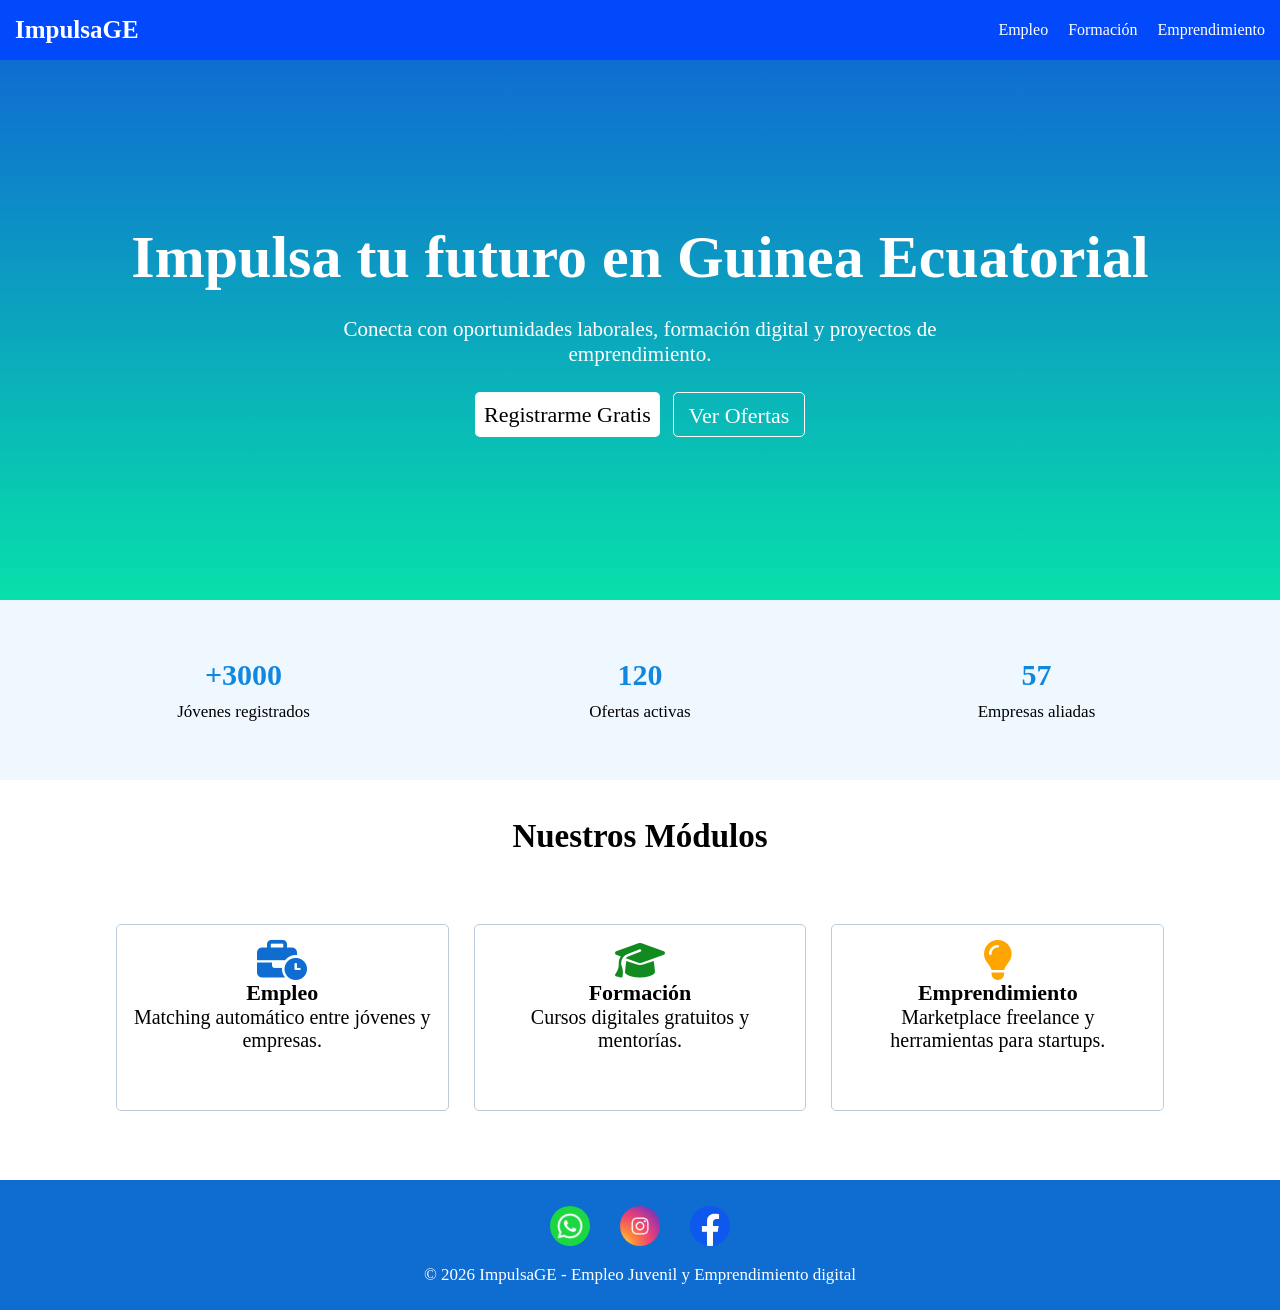
==== index.html @ 5b9d5c6d "subiendo mi proyecto a github" ====
<!DOCTYPE html>
<html lang="en">
<head>
    <meta charset="UTF-8">
    <meta name="viewport" content="width=device-width, initial-scale=1.0">
    <title>Empleo Juvenil</title>
    <link rel="icon" type="image/png" sizes="32x32"  href="./img/ImpulsaGE2.jpeg">
    <link rel="stylesheet" href="./css/index.css">
    <link rel="stylesheet" href="https://cdnjs.cloudflare.com/ajax/libs/font-awesome/6.5.1/css/all.min.css">
</head>
<body>
    <header>

            <div class="logo">
                <img src="" alt="">
                <strong>ImpulsaGE</strong> 
            </div>
            
            <button class="barra-menus">
                <span>&#9776;</span>
            </button>
        
            <nav>
                <ul class="menus">
                    <li><a href="#ofertas">Empleo</a></li>
                    <li><a href="#formacion">Formación</a></li>
                    <li><a href="#emprendimiento">Emprendimiento</a></li>
                </ul>
            </nav>

    </header>
    <main>
        <section class="seccion1">
                <h1>Impulsa tu futuro en Guinea Ecuatorial</h1>
                <p>Conecta con oportunidades laborales, formación digital y proyectos de <br>emprendimiento.</p>
                <div class="seccion1_contenedor">
                    <a href="./pages/sesion/login.html" class="boton1">Registrarme Gratis</a>
                    <a href="#ofertas" class="boton2">Ver Ofertas</a>
                </div>
        </section>
        <section class="seccion2" id="formacion">
            <div>
                <h3>+3000</h3>
                <p>Jóvenes registrados</p>
            </div>
            <div>
                <h3>120</h3>
                <p>Ofertas activas</p>
            </div>
            <div>
                <h3>57</h3>
                <p>Empresas aliadas</p>
            </div>
        </section>
        <section id="ofertas" class="seccion3">
            <h1>Nuestros Módulos</h1>
            <div class="seccion3_contenedor">
                <div class="modulos">
                    <i class="fa-solid fa-business-time" style="color:rgb(15, 109, 209);" ></i>
                    <h3>Empleo</h3>
                    <p>Matching automático entre jóvenes y empresas.</p>
                </div>
                <div class="modulos">
                    <i class="fas fa-graduation-cap fa-3x text-success mb-3" style="color:rgb(17, 139, 31);" ></i>
                    <h3>Formación</h3>
                    <p>Cursos digitales gratuitos y mentorías.</p>
                </div>
                <div class="modulos">
                    <i class="fas fa-lightbulb fa-3x text-warning mb-3" style="color:orange;"></i>
                    <h3>Emprendimiento</h3>
                    <p>Marketplace freelance y herramientas para startups.</p>
                </div>
            </div>
        </section>

    </main>

    <footer>
        <div class="enlaces">
            <a href="#"><img src="./img/WhatsApp.jpeg" alt=""></a>
            <a href="#"><img src="./img/Instagram.png" alt=""></a>
            <a href="#"><img src="./img/Facebook.jpeg" alt=""></a>
        </div>
        <p>&copy; 2026 ImpulsaGE - Empleo Juvenil y Emprendimiento digital</p>
    </footer>
    
</body>

</html>
---- css/index.css ----
:root{
    --color-primario:white;
    --color-secundario:aliceblue;
    --certro:center;
}

*{
    padding: 0;
    margin: 0;
    box-sizing: border-box;
    scroll-behavior: smooth;
}
/*Aqui iran los estilos del header*/
header{
    background-color: rgb(3, 73, 252);
    color: var(--color-primario);
    width: 100%;
    height: 60px;
    padding: 0px 15px;
    display: flex;
    justify-content: space-between;
    align-items: center;
    position: sticky;
    top: 0px;
}
header .logo{
    background-color: rgb(3, 73, 252);
    color:var(--color-primario);
    width: 80px;
    display: flex;
}
header .logo strong{
    font-size: 25px;
}
header button{
    display: none;
}
header nav {
    display: flex;
}
header nav .menus{
    list-style: none;
    display: flex;
    justify-content: right;
    gap: 20px;
}
header nav .menus a{
    color: var(--color-primario);
    text-decoration: none;
}
header nav .menus a:hover{
    color:rgb(118, 215, 200);

}

/**Aqui iran los estilos del main*/

/*Aqui iran los estilos de la primera sección*/

.seccion1{
    background: linear-gradient(rgb(15, 109, 209),rgb(7, 224, 170));
    color: var(--color-primario);
    text-align: center;
    width: 100%;
    height: 540px;
    padding: 0px 20px;
    display: flex;
    flex-direction: column;
    justify-content: var(--certro);
    align-items: var(--certro);
    gap: 25px;
    
}
.seccion1 h1{
    color: var(--color-primario);
    font-size: 60px;
    font-weight:bold;
    font-family: var();
}
.seccion1 p{
    font-size: 21px;
    font-weight:lighter;
}
.seccion1 .seccion1_contenedor{ 
    width: 330px;
    height: 45px;
    display: flex;
    justify-content: space-between;
}
.seccion1_contenedor .boton1, .boton2{
    border-radius: 5px;
    text-decoration: none;
    font-weight:lighter;
    font-size: 22px;
    padding:10px 5px;
 }
.boton1{
    background-color:var(--color-primario);
    color:black;
    width: 56%;
    height: 100%;
}
.boton1:hover{
   opacity: 80%;
}
.boton2{
    color: var(--color-primario);
    width: 40%;
    height: 100%; 
    border: 1px solid var(--color-primario);
}
.boton2:hover{
    background-color: var(--color-primario);
    color: black;
}

/*Aqui iran los estilos de la segunda sección*/

.seccion2{
    background-color:  var(--color-secundario);
    text-align: var(--certro);
    width: 100%;
    height: 180px;
    display: flex;
    justify-content:space-evenly;
    align-items: var(--certro);
    gap: 25px;
}
.seccion2 div{
    width: 20%;
    height: 100%;
    display: flex;
    flex-direction: column;
    justify-content:var(--certro) ;
    align-items: var(--certro);
    gap: 10px;
}
.seccion2 h3{
  color:rgb(16, 136, 223);
  font-size: 30px;
}
.seccion2 p{
  font-size: 17px;
  font-weight: lighter;
}

/*Aqui iran los estilos de la tercera sección*/

.seccion3{
    text-align: var(--certro);
    width: 100%;
    height: 400px;
    display: flex;
    flex-direction: column;
    justify-content:space-evenly;
}
.seccion3 h1{
   font-size: 33px;
   font-weight: bolder;
}
.seccion3_contenedor{
    width: 100%;
    height: 250px;
    padding: 15px 0px;
    display: flex;
    justify-content:center;
    align-items: center;
    gap:25px;
}
.modulos{
    width: 26%;
    height: 85%;
    padding: 15px;
    border-radius: 5px;
    border: 1px solid rgb(188, 203, 217);  
}
.modulos:hover{
    transform: translate3d(0px,-10px,10px);
    transition: 0.3s;
    box-shadow: -2px 2px 10px rgb(81, 71, 71);
}
.modulos i{
    font-size:40px;
}
.modulos h3{
    font-size: 22px;
    font-weight: bolder;
}
.modulos p{
    font-size: 20px;
    font-weight: lighter;
}

/*Aqui estaran los estilos del footer */

footer{
    background-color: rgb(15, 109, 209);
    width: 100%;
    height: 130px;
    display: flex;
    flex-direction: column;
    justify-content: var(--certro);
    align-items: var(--certro);
    gap: 15px;
}
footer .enlaces{
    display: flex;
    justify-content: var(--certro);
    gap: 30px;
}
footer .enlaces img{
   width: 40px;
   height: 40px;
   border-radius: 50%;
}
footer p{
    color: var(--color-primario);
    font-size: 17px;
    font-weight: lighter; 
}

@media screen and (max-width:900px){
    .barra-menus{
        background-color: rgb(35, 211, 73);
        color: aliceblue;
        font-size:30px;
        width: 60px;
        height: 40px;
        border: 3px solid aliceblue;
        border-radius: 10px;
        display: flex;
        justify-content:var(--certro);
        align-items: var(--certro);
    }
    .barra-menus:hover{
        background-color: rgb(23, 146, 50); 
    }
    .barra-menus:active{
       background-color: rgb(35, 211, 73);
    }
    header nav {
        display: none;
    }
    
}

@media screen and (max-width:780px){

    /*Aqui iran los estilos de la segunda sección*/
    .seccion2{
        height: auto;
        padding: 25px 0px;
        flex-direction: column;
    }
    .seccion2 div{
        width: auto;
        flex-direction: column;
    }

    /*Aqui iran los estilos de la tercera sección*/

    .seccion3{
        height: auto;
    }
    .seccion3_contenedor{
        height: auto;
        display: flex;
        flex-direction: column;
        justify-content:center;
        gap:25px;
    }
    .modulos{
        width: 90%;
        height: 150px;
        padding: 15px;
    }
   

}
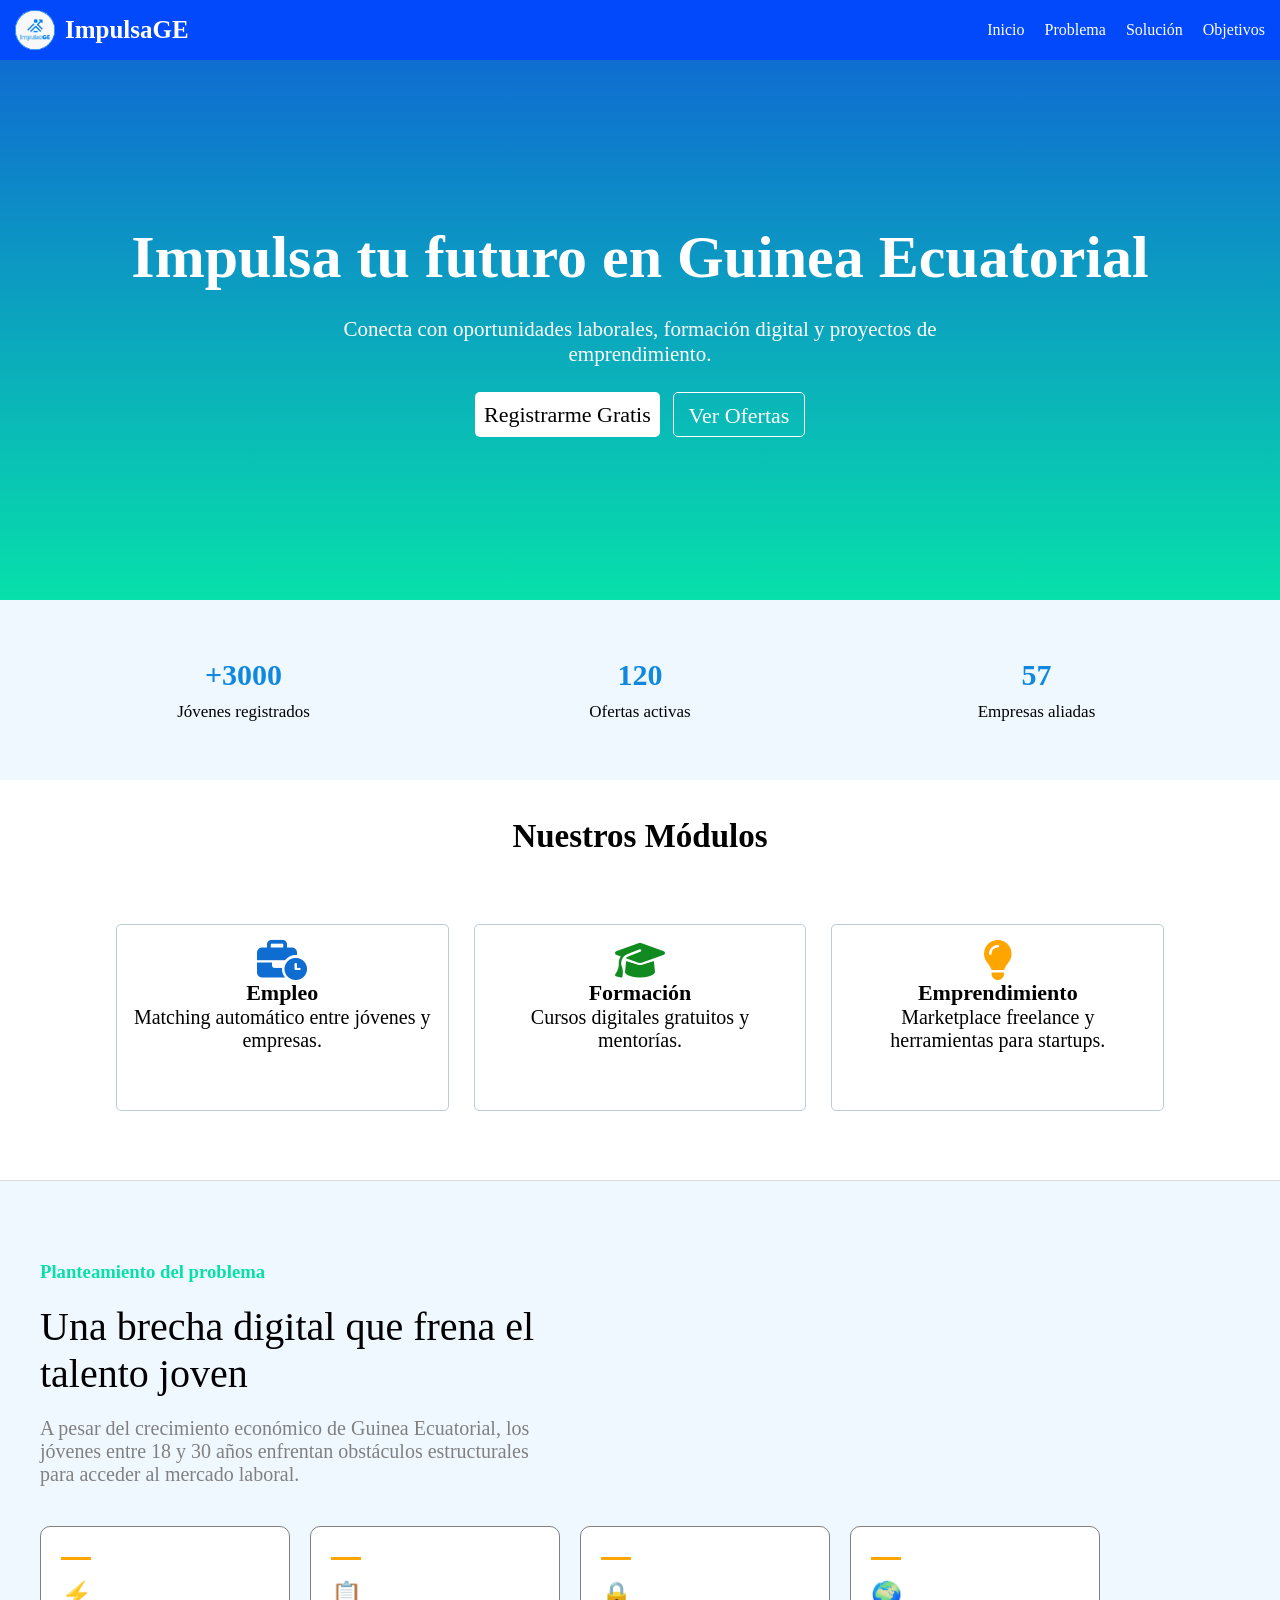
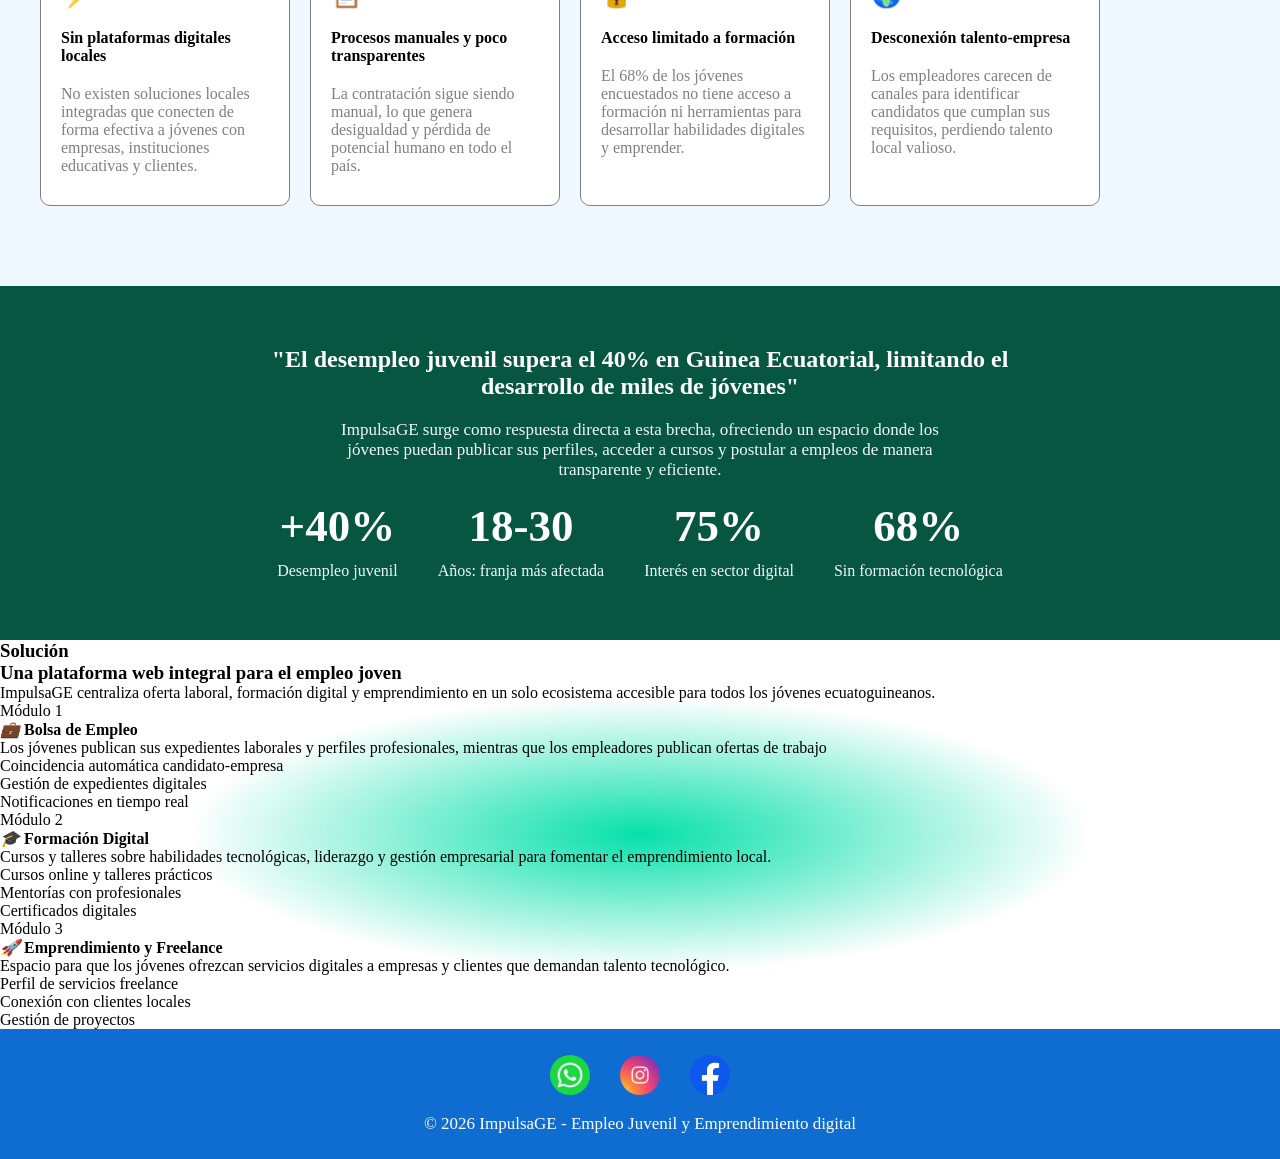
==== commit 8727a689: "agregando nuevas secciones a la pagina de inicio del index.html" ====
--- a/index.html
+++ b/index.html
@@ -3,7 +3,7 @@
 <head>
     <meta charset="UTF-8">
     <meta name="viewport" content="width=device-width, initial-scale=1.0">
-    <title>Empleo Juvenil</title>
+    <title>ImpulsaGE</title>
     <link rel="icon" type="image/png" sizes="32x32"  href="./img/ImpulsaGE2.jpeg">
     <link rel="stylesheet" href="./css/index.css">
     <link rel="stylesheet" href="https://cdnjs.cloudflare.com/ajax/libs/font-awesome/6.5.1/css/all.min.css">
@@ -12,7 +12,7 @@
     <header>
 
             <div class="logo">
-                <img src="" alt="">
+                <img src="./img/ImpulsaGE2.jpeg" alt="">
                 <strong>ImpulsaGE</strong> 
             </div>
             
@@ -21,16 +21,19 @@
             </button>
         
             <nav>
+
                 <ul class="menus">
-                    <li><a href="#ofertas">Empleo</a></li>
-                    <li><a href="#formacion">Formación</a></li>
-                    <li><a href="#emprendimiento">Emprendimiento</a></li>
+                    <li><a href="#inicio">Inicio</a></li>
+                    <li><a href="#problema">Problema</a></li>
+                    <li><a href="#solucion">Solución</a></li>
+                    <li><a href="#">Objetivos</a></li>
                 </ul>
+            
             </nav>
 
     </header>
     <main>
-        <section class="seccion1">
+        <section id="inicio" class="seccion1" >
                 <h1>Impulsa tu futuro en Guinea Ecuatorial</h1>
                 <p>Conecta con oportunidades laborales, formación digital y proyectos de <br>emprendimiento.</p>
                 <div class="seccion1_contenedor">
@@ -38,7 +41,7 @@
                     <a href="#ofertas" class="boton2">Ver Ofertas</a>
                 </div>
         </section>
-        <section class="seccion2" id="formacion">
+        <section class="seccion2">
             <div>
                 <h3>+3000</h3>
                 <p>Jóvenes registrados</p>
@@ -52,7 +55,7 @@
                 <p>Empresas aliadas</p>
             </div>
         </section>
-        <section id="ofertas" class="seccion3">
+        <section class="seccion3">
             <h1>Nuestros Módulos</h1>
             <div class="seccion3_contenedor">
                 <div class="modulos">
@@ -73,17 +76,152 @@
             </div>
         </section>
 
+        <section id="problema" class="problema">
+
+            <div>
+
+                <article class="planteamiento">
+                    <h3>Planteamiento del problema</h3>
+                    <h1>Una brecha digital que frena el <br>talento joven</h1>
+                    <p>A pesar del crecimiento económico de Guinea Ecuatorial, los jóvenes entre 18 y 30 años enfrentan obstáculos estructurales para acceder al mercado laboral.</p>
+                </article>
+
+                <article class="contenedor">
+                
+                    <div class="contenido">
+                        <span></span>
+                        <i>⚡</i>
+                        <strong>Sin plataformas digitales locales</strong>
+                        <p>No existen soluciones locales integradas que conecten de forma efectiva a jóvenes con empresas, instituciones educativas y clientes.</p>
+                    </div>
+
+                    <div class="contenido">
+                        <span></span>
+                        <i>📋</i>
+                        <strong>Procesos manuales y poco transparentes</strong>
+                        <p>La contratación sigue siendo manual, lo que genera desigualdad y pérdida de potencial humano en todo el país.</p>
+                    </div>
+
+                    <div class="contenido">
+                        <span></span>
+                        <i>🔒</i>
+                        <strong>Acceso limitado a formación</strong>
+                        <p>El 68% de los jóvenes encuestados no tiene acceso a formación ni herramientas para desarrollar habilidades digitales y emprender.</p>
+                    </div>
+
+                    <div class="contenido">
+                        <span></span>
+                        <i>🌍</i>
+                        <strong>Desconexión talento-empresa</strong>
+                        <p>Los empleadores carecen de canales para identificar candidatos que cumplan sus requisitos, perdiendo talento local valioso.</p>
+                    </div>
+
+                </article>
+            </div>
+        </section>
+
+        <section class="estadisticas">
+
+            <div>
+                
+                <h1>"El desempleo juvenil supera el 40% en Guinea Ecuatorial, limitando el desarrollo de miles de jóvenes"</h1>
+                <p>ImpulsaGE surge como respuesta directa a esta brecha, ofreciendo un espacio donde los jóvenes puedan publicar sus perfiles, acceder a cursos y postular a empleos de manera transparente y eficiente.</p>
+                
+                <article>
+                    <div>
+                        <strong>+40%</strong>
+                        <span>Desempleo juvenil</span>
+                    </div>
+                    <div>
+                        <strong>18-30</strong>
+                        <span>Años: franja más afectada</span>
+                    </div>
+                    <div>
+                        <strong>75%</strong>
+                        <span>Interés en sector digital</span>
+                    </div>
+                    <div>
+                        <strong>68%</strong>
+                        <span>Sin formación tecnológica</span>
+                    </div>
+
+                </article>
+
+            </div>
+
+        </section>
+
+        <section id="solucion" class="solucion">
+
+             <div>
+
+                <article class="plataforma">
+                    <h3>Solución</h3>
+                    <h1>Una plataforma web integral para el empleo joven</h1>
+                    <p>ImpulsaGE centraliza oferta laboral, formación digital y emprendimiento en un solo ecosistema accesible para todos los jóvenes ecuatoguineanos.</p>
+                </article>
+
+                <article class="contenedor-solucion">
+                
+                    <div class="contenido-solucion">
+                        <span>Módulo 1</span>
+                        <div>
+                             <i>💼</i>
+                             <strong>Bolsa de Empleo</strong>
+                        </div>
+                        <p>Los jóvenes publican sus expedientes laborales y perfiles profesionales, mientras que los empleadores publican ofertas de trabajo</p>
+                        <ul>
+                            <li>Coincidencia automática candidato-empresa</li>
+                            <li>Gestión de expedientes digitales</li>
+                            <li>Notificaciones en tiempo real</li>
+                        </ul>   
+                    </div>
+
+                    <div class="contenido-solucion">
+                        <span>Módulo 2</span>
+                        <div>
+                             <i>🎓</i>
+                             <strong>Formación Digital</strong>
+                        </div>
+                        <p>Cursos y talleres sobre habilidades tecnológicas, liderazgo y gestión empresarial para fomentar el emprendimiento local.</p>
+                        <ul>
+                            <li>Cursos online y talleres prácticos</li>
+                            <li>Mentorías con profesionales</li>
+                            <li>Certificados digitales</li>
+                        </ul>   
+                    </div>
+
+                    <div class="contenido-solucion">
+                        <span>Módulo 3</span>
+                        <div>
+                             <i>🚀</i>
+                             <strong>Emprendimiento y Freelance</strong>
+                        </div>
+                        <p>Espacio para que los jóvenes ofrezcan servicios digitales a empresas y clientes que demandan talento tecnológico.</p>
+                        <ul>
+                            <li>Perfil de servicios freelance</li>
+                            <li>Conexión con clientes locales</li>
+                            <li>Gestión de proyectos</li>
+                        </ul>   
+                    </div>
+
+                    
+
+                </article>
+            </div>
+
+        </section>
+
     </main>
 
     <footer>
         <div class="enlaces">
-            <a href="#"><img src="./img/WhatsApp.jpeg" alt=""></a>
-            <a href="#"><img src="./img/Instagram.png" alt=""></a>
-            <a href="#"><img src="./img/Facebook.jpeg" alt=""></a>
+            <a href="https://chat.whatsapp.com/FtsmAJmG9tlBySFNLbGfqq?mode=gi_t" target="_blank"><img src="./img/WhatsApp.jpeg" alt="WhatsaApp"></a>
+            <a href="https://www.instagram.com/31duque13?igsh=MWV2Y2E3d2Jmdk2aA==" target="_blank"><img src="./img/Instagram.png" alt="Instagram"></a>
+            <a href="https://www.facebook.com/share/17GtNx4yoe/" target="_blank"><img src="./img/Facebook.jpeg" alt="Facebook"></a>
         </div>
         <p>&copy; 2026 ImpulsaGE - Empleo Juvenil y Emprendimiento digital</p>
     </footer>
     
 </body>
-
 </html>
--- a/css/index.css
+++ b/css/index.css
@@ -1,7 +1,10 @@
 :root{
     --color-primario:white;
     --color-secundario:aliceblue;
-    --certro:center;
+    --color-principal:rgb(3, 73, 252);
+    --color-verde-principal: rgb(7, 224, 170);
+    --verde:rgb(6, 86, 66);
+    --centro:center;
 }
 
 *{
@@ -10,7 +13,9 @@
     box-sizing: border-box;
     scroll-behavior: smooth;
 }
+
 /*Aqui iran los estilos del header*/
+
 header{
     background-color: rgb(3, 73, 252);
     color: var(--color-primario);
@@ -24,31 +29,38 @@
     top: 0px;
 }
 header .logo{
-    background-color: rgb(3, 73, 252);
     color:var(--color-primario);
-    width: 80px;
-    display: flex;
+    width:auto;
+    display: flex;
+    justify-content: space-between;
+    align-items: center;
+    gap: 10px;
+}
+header .logo img{
+    width: 40px;
+    height: 40px;
+    border-radius: 50%;
 }
 header .logo strong{
     font-size: 25px;
 }
-header button{
+header .barra-menus{
     display: none;
 }
-header nav {
-    display: flex;
-}
-header nav .menus{
+header nav{
+    display: flex;
+}
+nav .menus{
     list-style: none;
     display: flex;
     justify-content: right;
     gap: 20px;
 }
-header nav .menus a{
+nav .menus a{
     color: var(--color-primario);
     text-decoration: none;
 }
-header nav .menus a:hover{
+nav .menus a:hover{
     color:rgb(118, 215, 200);
 
 }
@@ -66,8 +78,8 @@
     padding: 0px 20px;
     display: flex;
     flex-direction: column;
-    justify-content: var(--certro);
-    align-items: var(--certro);
+    justify-content: var(--centro);
+    align-items: var(--centro);
     gap: 25px;
     
 }
@@ -123,7 +135,7 @@
     height: 180px;
     display: flex;
     justify-content:space-evenly;
-    align-items: var(--certro);
+    align-items: var(--centro);
     gap: 25px;
 }
 .seccion2 div{
@@ -131,8 +143,8 @@
     height: 100%;
     display: flex;
     flex-direction: column;
-    justify-content:var(--certro) ;
-    align-items: var(--certro);
+    justify-content:var(--centro) ;
+    align-items: var(--centro);
     gap: 10px;
 }
 .seccion2 h3{
@@ -147,7 +159,7 @@
 /*Aqui iran los estilos de la tercera sección*/
 
 .seccion3{
-    text-align: var(--certro);
+    text-align: var(--centro);
     width: 100%;
     height: 400px;
     display: flex;
@@ -191,6 +203,136 @@
     font-weight: lighter;
 }
 
+/*Aqui estaran los estilos de la sección problema */
+
+section.problema{
+    background-color: var(--color-secundario);
+    width: 100%;
+    padding:80px 40px;
+    border-top: 1px solid gainsboro;
+    display: flex;
+    flex-direction: column;
+    align-items: center;
+}
+section.problema>div{
+    display: flex;
+    flex-direction: column;
+    gap: 40px;
+}
+section.problema>div .planteamiento{
+    max-width:500px;
+    display: flex;
+    flex-direction: column;
+    gap: 20px;
+}
+.planteamiento h3{
+    color: var(--color-verde-principal);
+}
+.planteamiento h1{
+    font-size: 40px;
+    font-weight:lighter;
+}
+.planteamiento p{
+    color: gray;
+    font-size: 20px;
+}
+section.problema>div .contenedor{ /* Estilos del contenedor */
+    width: 100%;
+    display: flex;
+    gap: 20px;
+}
+.contenedor .contenido{
+    background-color: var(--color-primario);
+    max-width: 48%;
+    min-width: 100px;
+    flex-basis: 250px;
+    padding: 30px 20px;
+    border: 1px solid gray;
+    border-radius: 10px;
+    display: flex;
+    flex-direction: column;
+    gap: 20px;
+}
+.contenedor .contenido span{
+    background-color: orange;
+    width: 30px;
+    height: 3px;
+}
+.contenedor .contenido i{
+    font-style: initial;
+    font-size: 25px;
+}
+.contenedor .contenido strong{
+    font-weight: 17px;
+}
+.contenedor .contenido p{
+    color: gray;
+    font-weight: 16px;
+}
+
+/*Aqui estaran los estilos de la sección estadisticas*/
+
+section.estadisticas{
+    background-color: var(--verde);
+    text-align: center;
+    width: 100%;
+    padding: 60px;
+    display: flex;
+    justify-content: var(--centro);
+    align-items: var(--centro);
+}
+section.estadisticas>div{
+    max-width: 800px;
+    display:flex;
+    flex-direction: column;
+    align-items: center;
+    gap: 20px;
+}
+.estadisticas h1{
+    color: var(--color-primario);
+}
+.estadisticas p{
+    color: var(--color-secundario);
+    max-width: 600px;
+    font-size: 17px;
+}
+.estadisticas article{ 
+    max-width: 1000px;
+    display: flex;
+    flex-wrap: wrap;
+    justify-content: var(--centro);
+    align-items: var(--centro);
+    gap: 40px;
+}
+.estadisticas article div{
+    display: flex;
+    flex-direction: column;
+    gap: 10px;
+}
+.estadisticas article div strong{
+    color: var(--color-primario);
+    font-size: 45px;
+    font-weight: bold;
+}
+.estadisticas article div span{
+    color: var(--color-secundario);
+    font-size: 16px;
+}
+
+/*Aqui estaran los estilos de la sección solucion */
+
+.solucion{
+    background: radial-gradient(var(--color-verde-principal),white, var(--color-primario));
+    width: 100%;
+    
+    
+}
+
+
+
+
+
+
 /*Aqui estaran los estilos del footer */
 
 footer{
@@ -199,13 +341,13 @@
     height: 130px;
     display: flex;
     flex-direction: column;
-    justify-content: var(--certro);
-    align-items: var(--certro);
+    justify-content: var(--centro);
+    align-items: var(--centro);
     gap: 15px;
 }
 footer .enlaces{
     display: flex;
-    justify-content: var(--certro);
+    justify-content: var(--centro);
     gap: 30px;
 }
 footer .enlaces img{
@@ -218,6 +360,9 @@
     font-size: 17px;
     font-weight: lighter; 
 }
+
+
+
 
 @media screen and (max-width:900px){
     .barra-menus{
@@ -229,8 +374,8 @@
         border: 3px solid aliceblue;
         border-radius: 10px;
         display: flex;
-        justify-content:var(--certro);
-        align-items: var(--certro);
+        justify-content:var(--centro);
+        align-items: var(--centro);
     }
     .barra-menus:hover{
         background-color: rgb(23, 146, 50); 
@@ -241,7 +386,18 @@
     header nav {
         display: none;
     }
-    
+
+
+    /*Aqui estaran los estilos de la sección problema */
+
+    section.problema>div .contenedor{ /* Estilos del contenedor */
+        flex-wrap: wrap;
+        justify-content: space-between;
+    }
+    .contenedor .contenido{
+        flex-grow: 1;
+    }
+
 }
 
 @media screen and (max-width:780px){
@@ -275,6 +431,14 @@
         padding: 15px;
     }
    
-
-}
-
+    /*Aqui estaran los estilos de la sección problema */
+
+    .contenedor .contenido{
+        max-width: none;
+      
+    }
+
+
+
+}
+
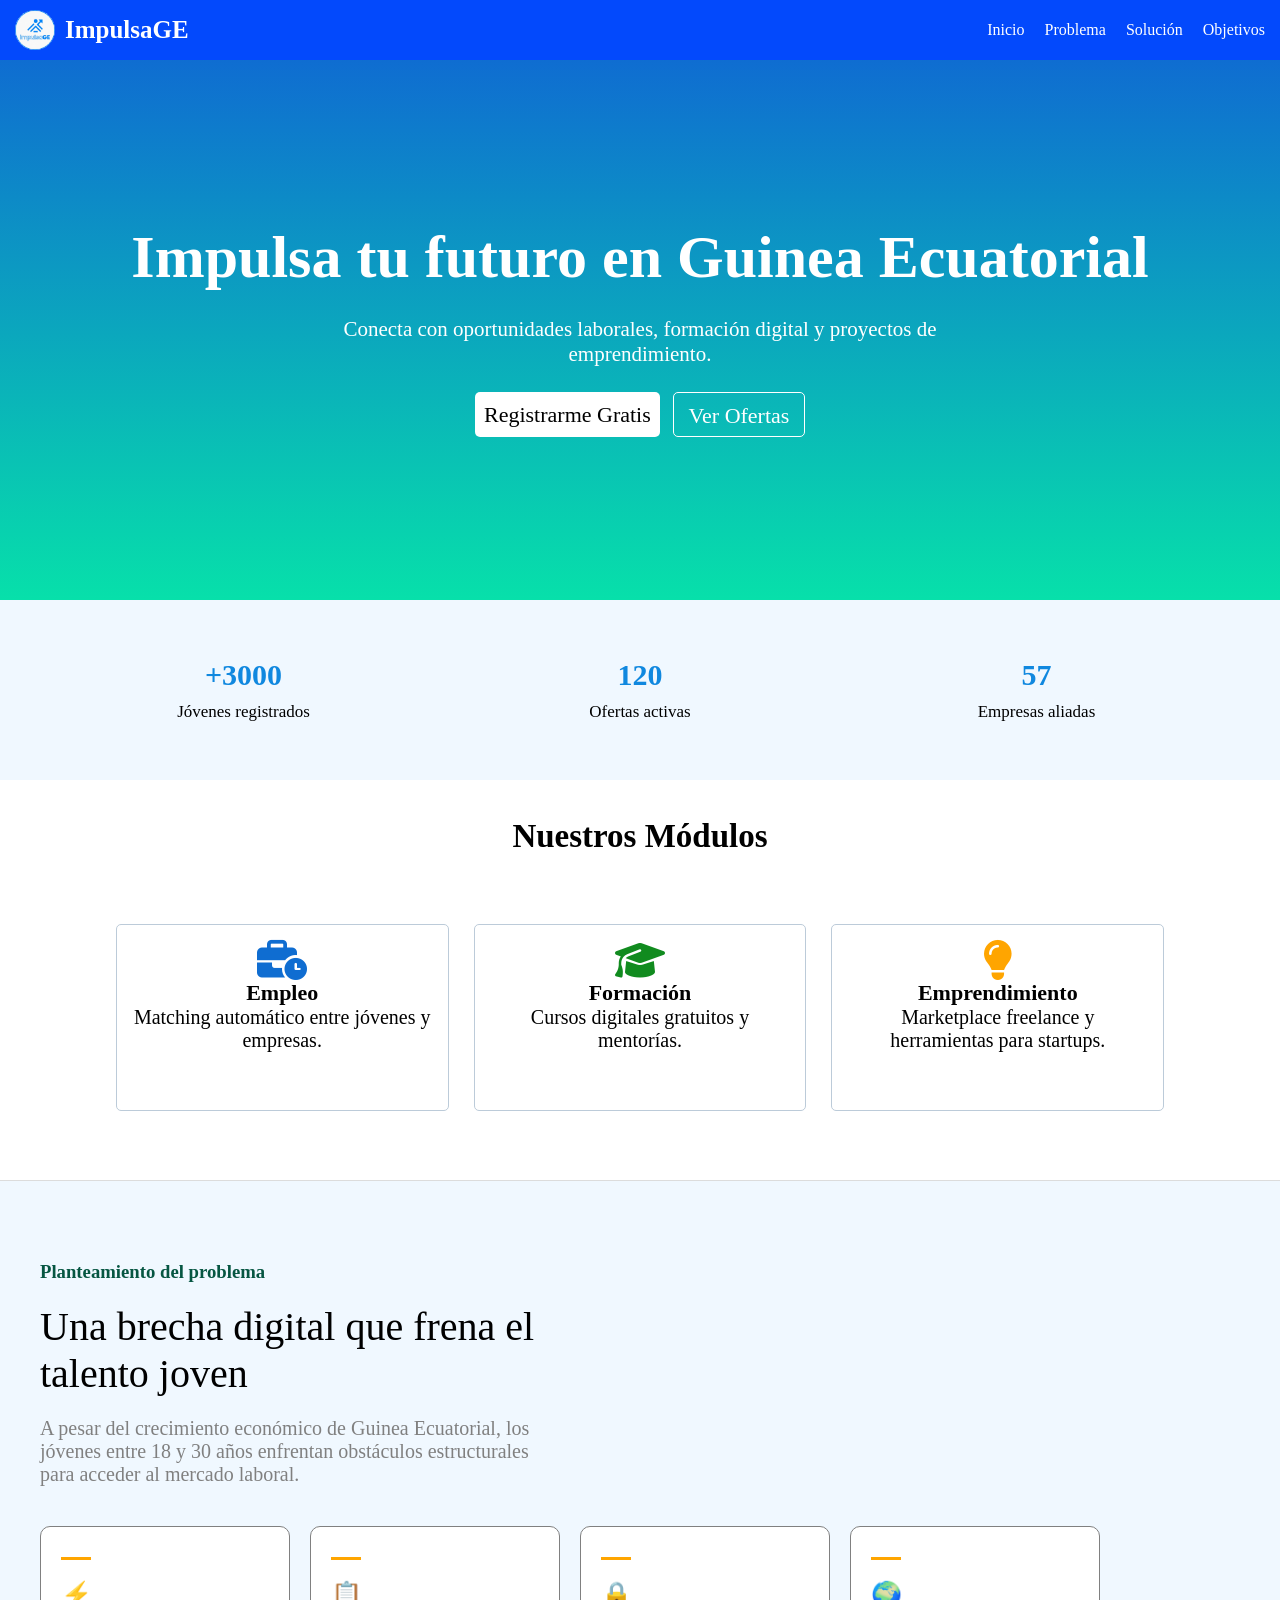
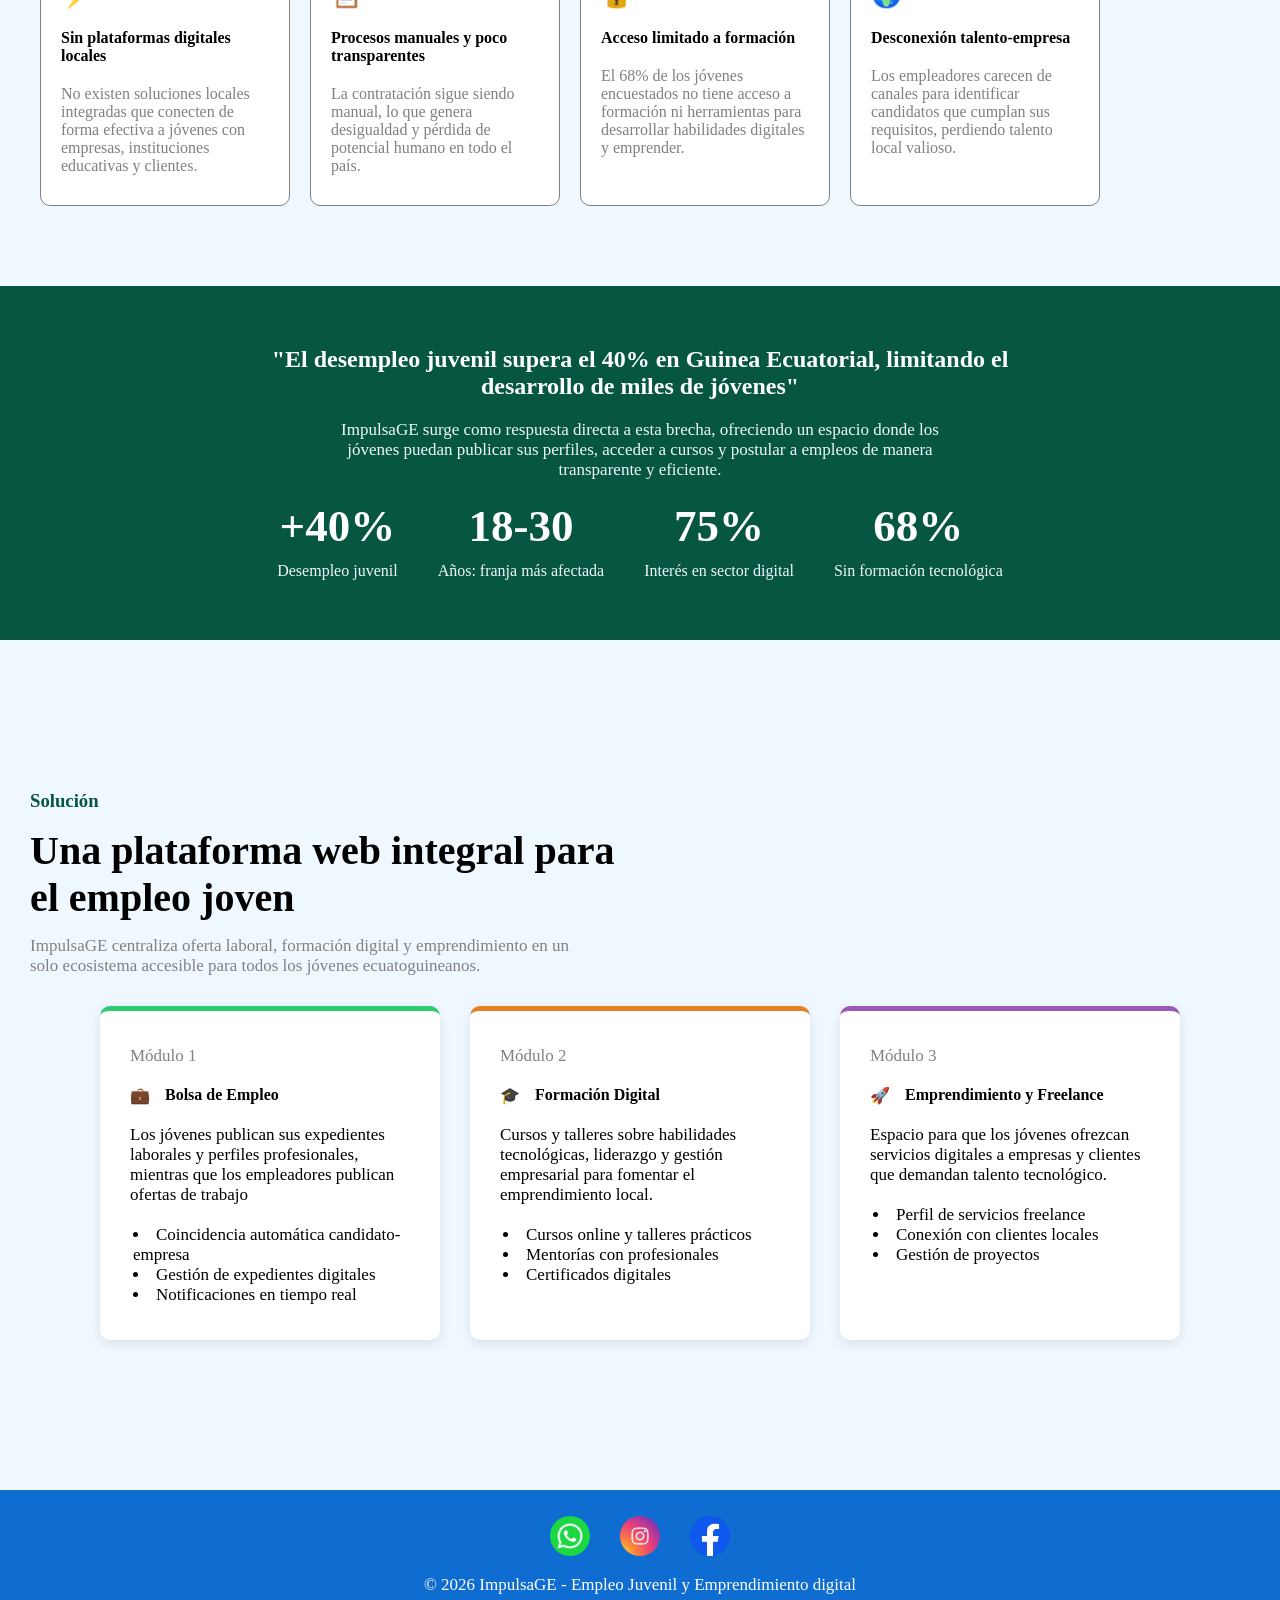
==== commit 5156cfce: "diseñando la seccion de solucion de la pagina de inicio del index.html" ====
--- a/index.html
+++ b/index.html
@@ -163,7 +163,7 @@
 
                 <article class="contenedor-solucion">
                 
-                    <div class="contenido-solucion">
+                    <div class="contenido-solucion solucion-caja1">
                         <span>Módulo 1</span>
                         <div>
                              <i>💼</i>
@@ -177,7 +177,7 @@
                         </ul>   
                     </div>
 
-                    <div class="contenido-solucion">
+                    <div class="contenido-solucion solucion-caja2">
                         <span>Módulo 2</span>
                         <div>
                              <i>🎓</i>
@@ -191,7 +191,7 @@
                         </ul>   
                     </div>
 
-                    <div class="contenido-solucion">
+                    <div class="contenido-solucion solucion-caja3">
                         <span>Módulo 3</span>
                         <div>
                              <i>🚀</i>
--- a/css/index.css
+++ b/css/index.css
@@ -226,7 +226,7 @@
     gap: 20px;
 }
 .planteamiento h3{
-    color: var(--color-verde-principal);
+    color: var(--verde);
 }
 .planteamiento h1{
     font-size: 40px;
@@ -321,15 +321,85 @@
 
 /*Aqui estaran los estilos de la sección solucion */
 
-.solucion{
-    background: radial-gradient(var(--color-verde-principal),white, var(--color-primario));
-    width: 100%;
-    
-    
-}
-
-
-
+section.solucion{
+    background-color:aliceblue;
+    padding: 150px 30px;
+    display: flex;
+    justify-content: var(--centro);
+    align-items: var(--centro);
+}
+.solucion>div{
+    display: flex;
+    flex-direction: column;
+    justify-content: var(--centro);
+    gap: 30px;
+}
+.solucion>div .plataforma{
+    max-width: 600px;
+    display: flex;
+    flex-direction: column;
+    gap: 15px;
+}
+.plataforma h3{
+    color: var(--verde);
+}
+.plataforma h1{
+    font-size: 40px;
+    font-weight: bold;
+}
+.plataforma p{
+    max-width: 550px;
+    color: gray;
+    font-size: 17px;
+}
+.solucion>div .contenedor-solucion{   /* Estilos del contenido de la seccion solucion */
+    display: flex;
+    justify-content: center;
+    gap: 30px;
+}
+.contenedor-solucion .contenido-solucion{
+    background-color: var(--color-primario);
+    min-width: 250px;
+    flex-basis: 340px;
+    padding: 35px 30px;
+    border-radius: 10px;
+    box-shadow: 0 4px 12px rgba(0, 0, 0, 0.09);
+    display: flex;
+    flex-direction: column;
+    justify-content: flex-start;
+    gap: 20px;
+}
+.solucion-caja1{
+     border-top:  5px solid #2ecc71;
+}
+.solucion-caja2{
+    border-top: 5px solid #e67e22; 
+}
+.solucion-caja3{
+    border-top: 5px solid #9b59b6;
+}
+.contenido-solucion span{
+    color: gray;
+    font-size: 17px
+}
+.contenido-solucion div{
+    display: flex;
+    gap: 15px;
+}
+.contenido-solucion div i{
+    font-style: initial;
+}
+.contenido-solucion div strong{
+    font-weight: bold;
+}
+.contenido-solucion p, .contenido-solucion ul{
+    font-size: 17px
+}
+.contenido-solucion ul{
+    list-style-position: inside;
+    padding-left: 3px;
+    margin-left: 0;
+}
 
 
 
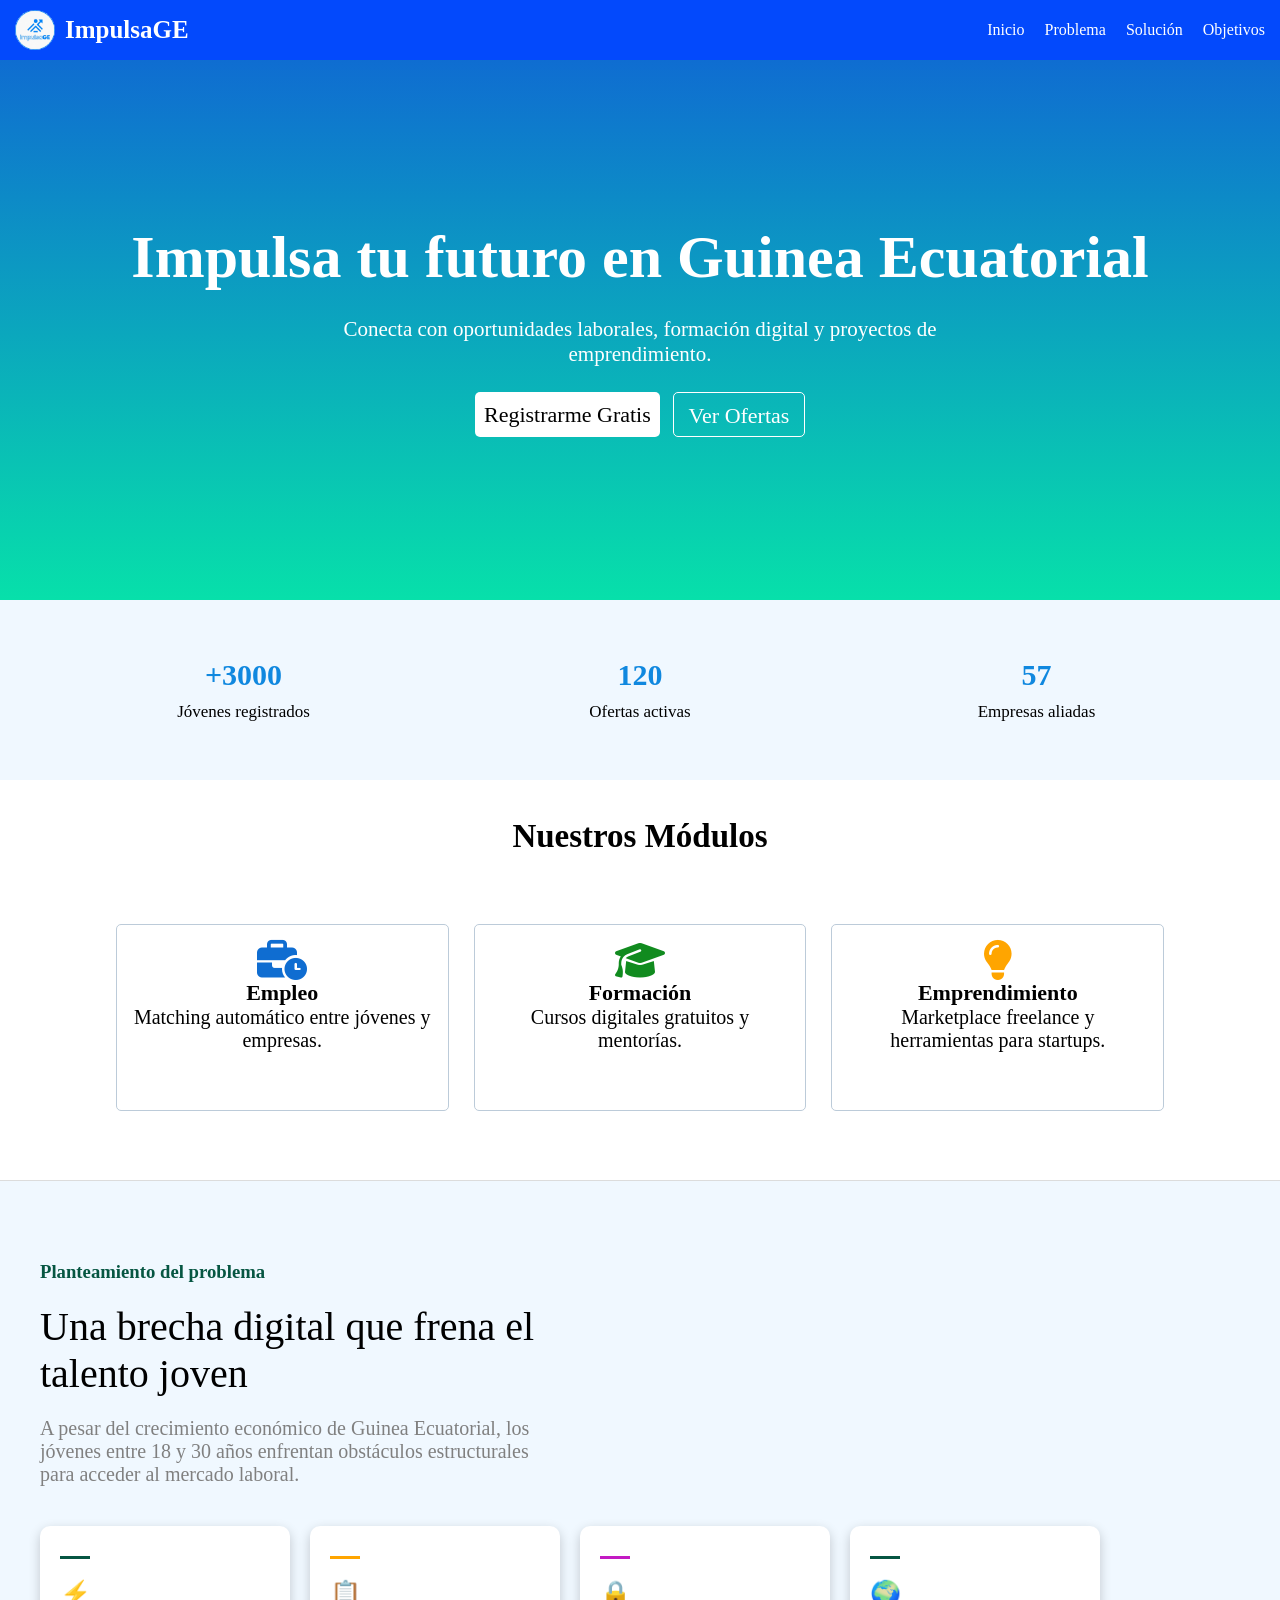
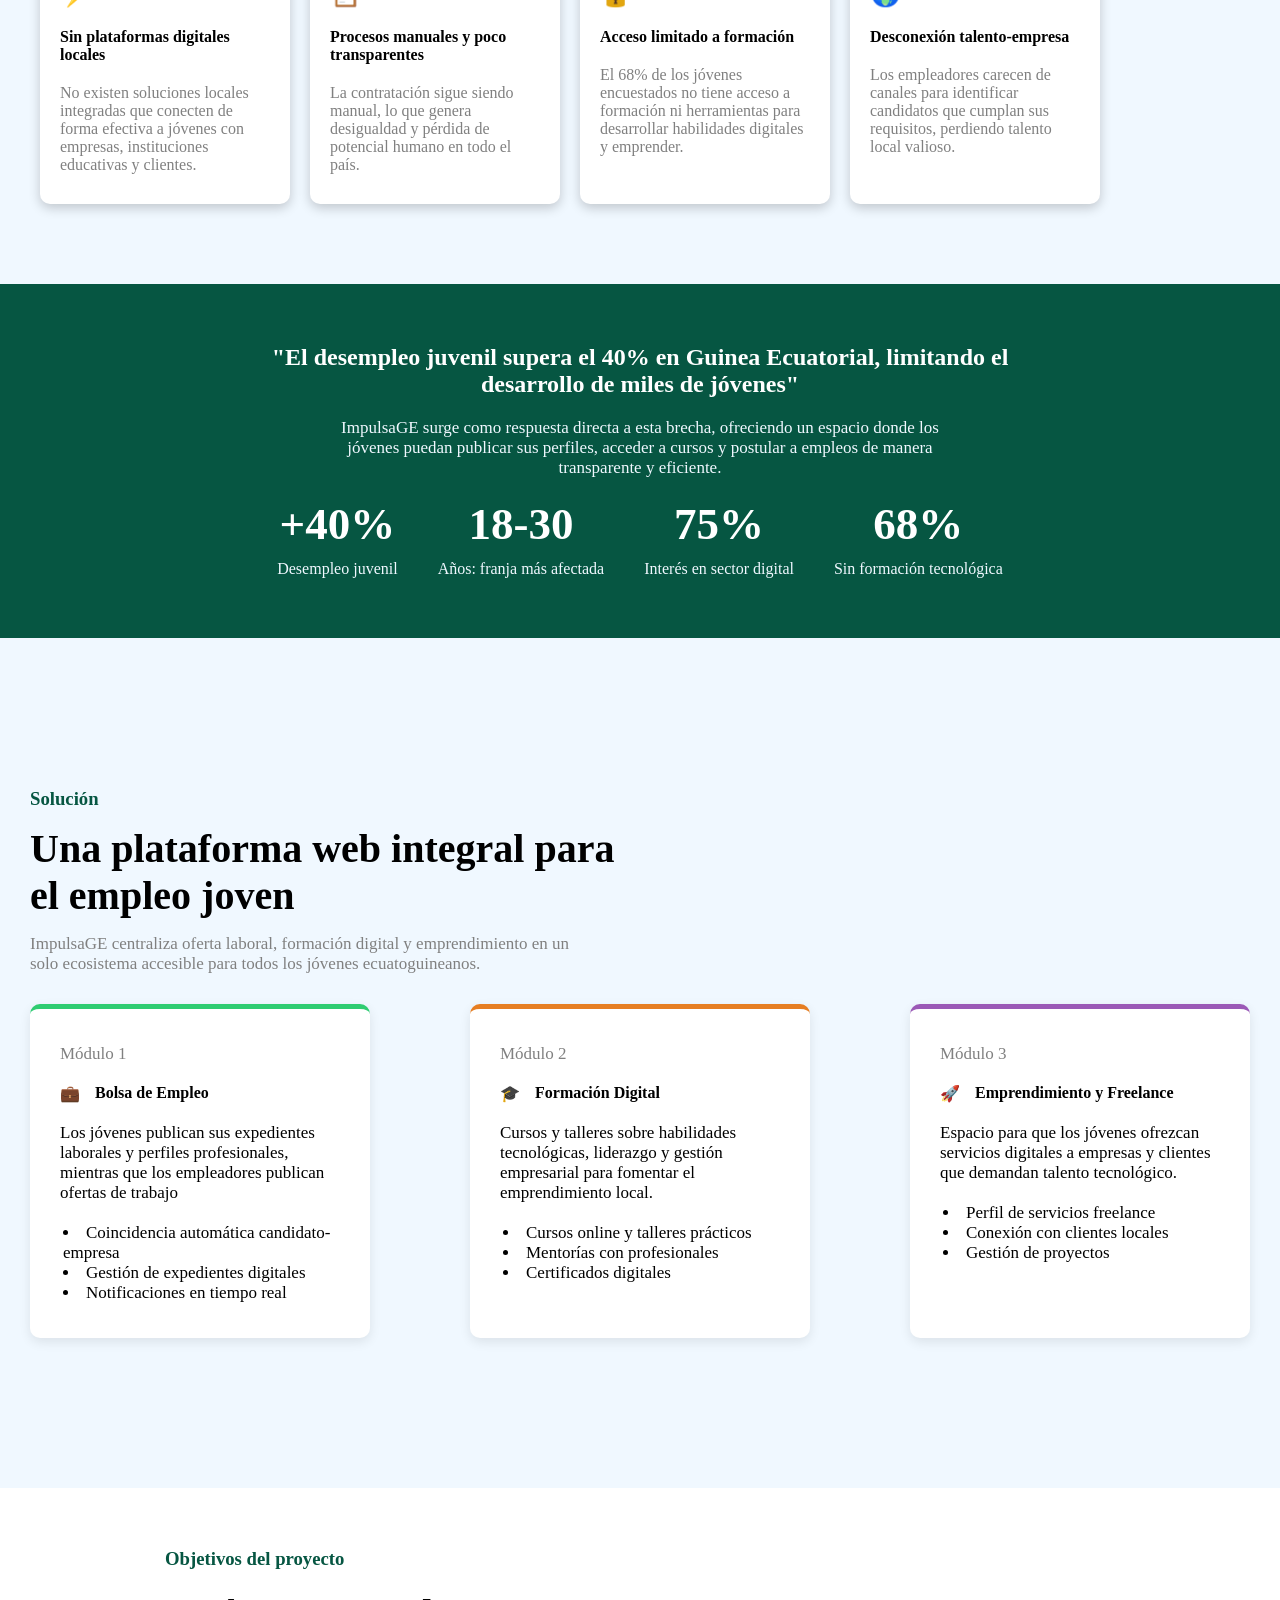
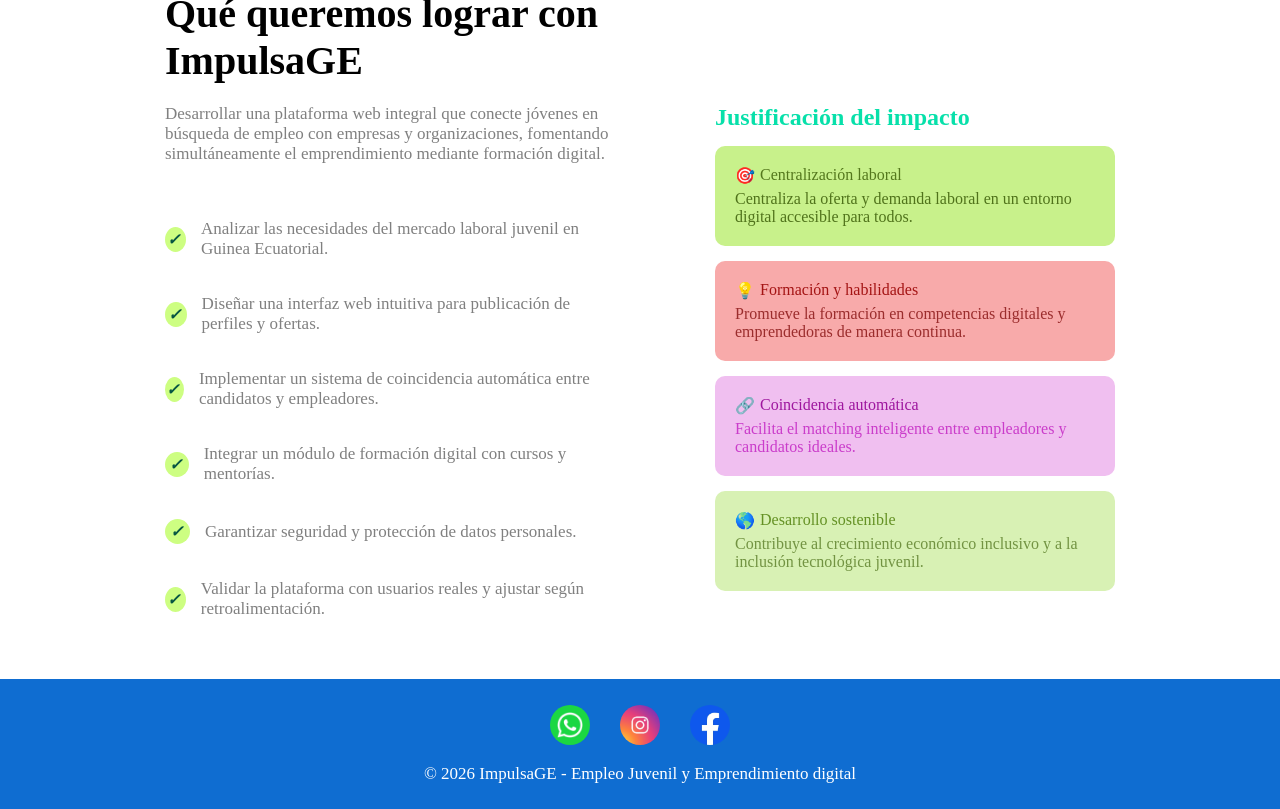
==== commit f086f12d: "terminando de maquetar la seccion solucion y agregando la seccion objetivos y añadiendo responsive a" ====
--- a/index.html
+++ b/index.html
@@ -26,7 +26,7 @@
                     <li><a href="#inicio">Inicio</a></li>
                     <li><a href="#problema">Problema</a></li>
                     <li><a href="#solucion">Solución</a></li>
-                    <li><a href="#">Objetivos</a></li>
+                    <li><a href="#objetivos">Objetivos</a></li>
                 </ul>
             
             </nav>
@@ -89,28 +89,28 @@
                 <article class="contenedor">
                 
                     <div class="contenido">
-                        <span></span>
+                        <span class="barra1"></span>
                         <i>⚡</i>
                         <strong>Sin plataformas digitales locales</strong>
                         <p>No existen soluciones locales integradas que conecten de forma efectiva a jóvenes con empresas, instituciones educativas y clientes.</p>
                     </div>
 
                     <div class="contenido">
-                        <span></span>
+                        <span class="barra2"></span>
                         <i>📋</i>
                         <strong>Procesos manuales y poco transparentes</strong>
                         <p>La contratación sigue siendo manual, lo que genera desigualdad y pérdida de potencial humano en todo el país.</p>
                     </div>
 
                     <div class="contenido">
-                        <span></span>
+                        <span class="barra3"></span>
                         <i>🔒</i>
                         <strong>Acceso limitado a formación</strong>
                         <p>El 68% de los jóvenes encuestados no tiene acceso a formación ni herramientas para desarrollar habilidades digitales y emprender.</p>
                     </div>
 
                     <div class="contenido">
-                        <span></span>
+                        <span class="barra4"></span>
                         <i>🌍</i>
                         <strong>Desconexión talento-empresa</strong>
                         <p>Los empleadores carecen de canales para identificar candidatos que cumplan sus requisitos, perdiendo talento local valioso.</p>
@@ -208,6 +208,95 @@
                     
 
                 </article>
+            </div>
+
+        </section>
+
+        <section id="objetivos" class="objetivos">
+
+            <div>
+                <h3>Objetivos del proyecto</h3>
+                <h1>Qué queremos lograr con ImpulsaGE</h1>
+                <article>
+                    <div class="lista_objetivos">
+
+                        <p class="descripcion_objetivos">
+                            Desarrollar una plataforma web integral que conecte jóvenes
+                            en búsqueda de empleo con empresas y organizaciones, 
+                            fomentando simultáneamente el emprendimiento mediante formación digital.
+                        </p>
+
+                        <div class="objetivo">
+                            <i>✓</i>
+                            <p>Analizar las necesidades del mercado laboral juvenil en Guinea Ecuatorial.</p>
+                        </div>
+
+                        <div class="objetivo">
+                            <i>✓</i>
+                            <p>Diseñar una interfaz web intuitiva para publicación de perfiles y ofertas.</p>
+                        </div>
+
+                        <div class="objetivo">
+                            <i>✓</i>
+                            <p>Implementar un sistema de coincidencia automática entre candidatos y empleadores.</p>
+                        </div>
+
+                        <div class="objetivo">
+                            <i>✓</i>
+                            <p>Integrar un módulo de formación digital con cursos y mentorías.</p>
+                        </div>
+
+                        <div class="objetivo">
+                            <i>✓</i>
+                            <p>Garantizar seguridad y protección de datos personales.</p>
+                        </div>
+
+                        <div class="objetivo">
+                            <i>✓</i>
+                            <p>Validar la plataforma con usuarios reales y ajustar según retroalimentación.</p>
+                        </div>
+                    </div>
+
+                    <div class="justificacion">
+
+                        <h2>Justificación del impacto</h2>
+
+                        <div class="cuadro1">
+                            <div>
+                                <i>🎯</i>
+                                <span>Centralización laboral</span>
+                            </div>
+                            <p>Centraliza la oferta y demanda laboral en un entorno digital accesible para todos.</p>
+                        </div>
+
+                        <div class="cuadro2">
+                            <div>
+                                <i>💡</i>
+                                <span>Formación y habilidades</span>
+                            </div>
+                            <p>Promueve la formación en competencias digitales y emprendedoras de manera continua.</p>
+                        </div>
+
+                        <div class="cuadro3">
+                            <div>
+                                <i>🔗</i>
+                                <span>Coincidencia automática</span>
+                            </div>
+                            <p>Facilita el matching inteligente entre empleadores y candidatos ideales.</p>
+                        </div>
+
+                        <div class="cuadro4">
+                            <div>
+                                <i>🌎</i>
+                                <span>Desarrollo sostenible</span>
+                            </div>
+                            <p>Contribuye al crecimiento económico inclusivo y a la inclusión tecnológica juvenil.</p>
+                        </div>
+                        
+                    </div>
+
+                </article>
+
             </div>
 
         </section>
--- a/css/index.css
+++ b/css/index.css
@@ -11,7 +11,7 @@
     padding: 0;
     margin: 0;
     box-sizing: border-box;
-    scroll-behavior: smooth;
+    scroll-behavior:smooth;
 }
 
 /*Aqui iran los estilos del header*/
@@ -247,16 +247,33 @@
     min-width: 100px;
     flex-basis: 250px;
     padding: 30px 20px;
-    border: 1px solid gray;
+    box-shadow: 0 4px 12px rgba(0, 0, 0, 0.2);
     border-radius: 10px;
     display: flex;
     flex-direction: column;
     gap: 20px;
 }
+.contenedor .contenido:hover{
+    box-shadow: 0 4px 12px rgba(0, 0, 0, 0.3);
+    transform: translate(0px,-5px);
+
+    transition: 0.3s;
+}
 .contenedor .contenido span{
-    background-color: orange;
     width: 30px;
     height: 3px;
+}
+.contenedor .contenido .barra1{
+    background-color: var(--verde);
+}
+.contenedor .contenido .barra2{
+    background-color: orange;
+}
+.contenedor .contenido .barra3{
+    background-color: rgb(195, 26, 195);
+}
+.contenedor .contenido .barra4{
+    background-color: var(--verde);
 }
 .contenedor .contenido i{
     font-style: initial;
@@ -354,12 +371,12 @@
 }
 .solucion>div .contenedor-solucion{   /* Estilos del contenido de la seccion solucion */
     display: flex;
-    justify-content: center;
-    gap: 30px;
+    justify-content: space-between;
+    flex-wrap: wrap;
+    gap: 20px;
 }
 .contenedor-solucion .contenido-solucion{
     background-color: var(--color-primario);
-    min-width: 250px;
     flex-basis: 340px;
     padding: 35px 30px;
     border-radius: 10px;
@@ -400,6 +417,126 @@
     padding-left: 3px;
     margin-left: 0;
 }
+
+/*Aqui estaran los estilos de la sección de objetivos */
+
+section.objetivos{
+    background-color:var(--color-primario);
+    width: 100%;
+    padding: 60px 20px;
+    display: flex;
+    justify-content: var(--centro);
+    align-items: var(--centro);
+}
+section.objetivos>div{
+    display: flex;
+    flex-direction: column;
+    gap: 20px;
+}
+.objetivos>div h3{
+   color: var(--verde);
+}
+.objetivos>div h1{
+    max-width: 600px;
+    font-size: 40px;
+}
+.objetivos article{
+    display: flex;
+    justify-content: center;
+    gap: 50px;
+
+}
+.objetivos article .lista_objetivos{
+    display: flex;
+    flex-direction: column;
+    gap: 35px;
+}
+.lista_objetivos>p{
+    max-width: 500px;
+    color: gray;
+    font-size: 17px;
+    margin-bottom: 20px;
+}
+.lista_objetivos .objetivo{
+    max-width: 450px;
+    display: flex;
+    align-items: center;
+    gap: 15px;
+}
+.objetivo i{
+    background-color: rgb(205, 254, 130);
+    color: var(--verde);
+    font-weight: bold;
+    width: 25px;
+    height: 25px;
+    padding-right:3px;
+    border-radius: 50%;
+    display: flex;
+    justify-content:center;
+    align-items: center;
+}
+.objetivo p{
+    font-size: 17px;
+    color: gray;
+}
+.objetivos article .justificacion{ /* Estilos de la justificacion */
+    display: flex;
+    flex-direction: column;
+    gap: 15px;
+}
+.justificacion h2{ 
+    color: var(--color-verde-principal);
+}
+.justificacion>div{ 
+    max-width: 400px;
+    padding: 20px;
+    border-radius: 10px;
+    display: flex;
+    flex-direction: column;
+    gap: 5px;
+}
+.justificacion .cuadro1{ 
+   background-color:rgb(200, 241, 139) ;
+}
+.justificacion .cuadro2{ 
+   background-color:rgb(248, 170, 170) ;
+}.justificacion .cuadro3{ 
+   background-color:rgb(240, 191, 240) ;
+}.justificacion .cuadro4{ 
+   background-color:rgb(216, 241, 180) ;
+}
+.justificacion>div div{ 
+    display: flex;
+    gap: 5px;
+}
+.justificacion>div div i{ 
+    font-style: initial;
+}
+.justificacion .cuadro1 div span{ 
+   color:rgb(84, 120, 29)  ;
+}
+.justificacion .cuadro1 p{ 
+    color: rgb(80, 115, 27) ;
+}
+.justificacion .cuadro2 div span{ 
+   color: rgb(164, 20, 20);
+}
+.justificacion .cuadro2 p{ 
+    color:rgb(155, 45, 45) ;
+}
+.justificacion .cuadro3 div span{ 
+   color: rgb(158, 22, 158) ;
+}
+.justificacion .cuadro3 p{ 
+    color: rgb(202, 61, 202) ;
+}
+.justificacion .cuadro4 div span{ 
+   color: rgb(100, 145, 36) ;
+}
+.justificacion .cuadro4 p{ 
+    color:rgb(114, 147, 66) ;
+}
+
 
 
 
@@ -464,9 +601,10 @@
         flex-wrap: wrap;
         justify-content: space-between;
     }
-    .contenedor .contenido{
-        flex-grow: 1;
-    }
+   .contenedor .contenido{
+         flex-grow: 1;
+    }
+
 
 }
 
@@ -507,8 +645,35 @@
         max-width: none;
       
     }
-
-
-
-}
-
+    .contenedor-solucion .contenido-solucion{
+    flex-grow: 1;
+    }
+
+    /*Aqui estaran los estilos de la sección de objetivos */
+
+    .objetivos>div h1{
+    font-size: 30px;
+    }
+    .objetivos article{
+    flex-wrap: wrap;
+    }
+    .lista_objetivos>p{
+        max-width: 660px;
+    }
+    .lista_objetivos .objetivo{
+        max-width: none;
+    }
+
+    .objetivos article .justificacion{ /* Estilos de la justificacion */
+        width: 100%;
+    }
+    .justificacion h2{ 
+        color: var(--color-verde-principal);
+    }
+    .justificacion>div{ 
+        max-width: none;
+        flex:1;
+    }
+
+}
+
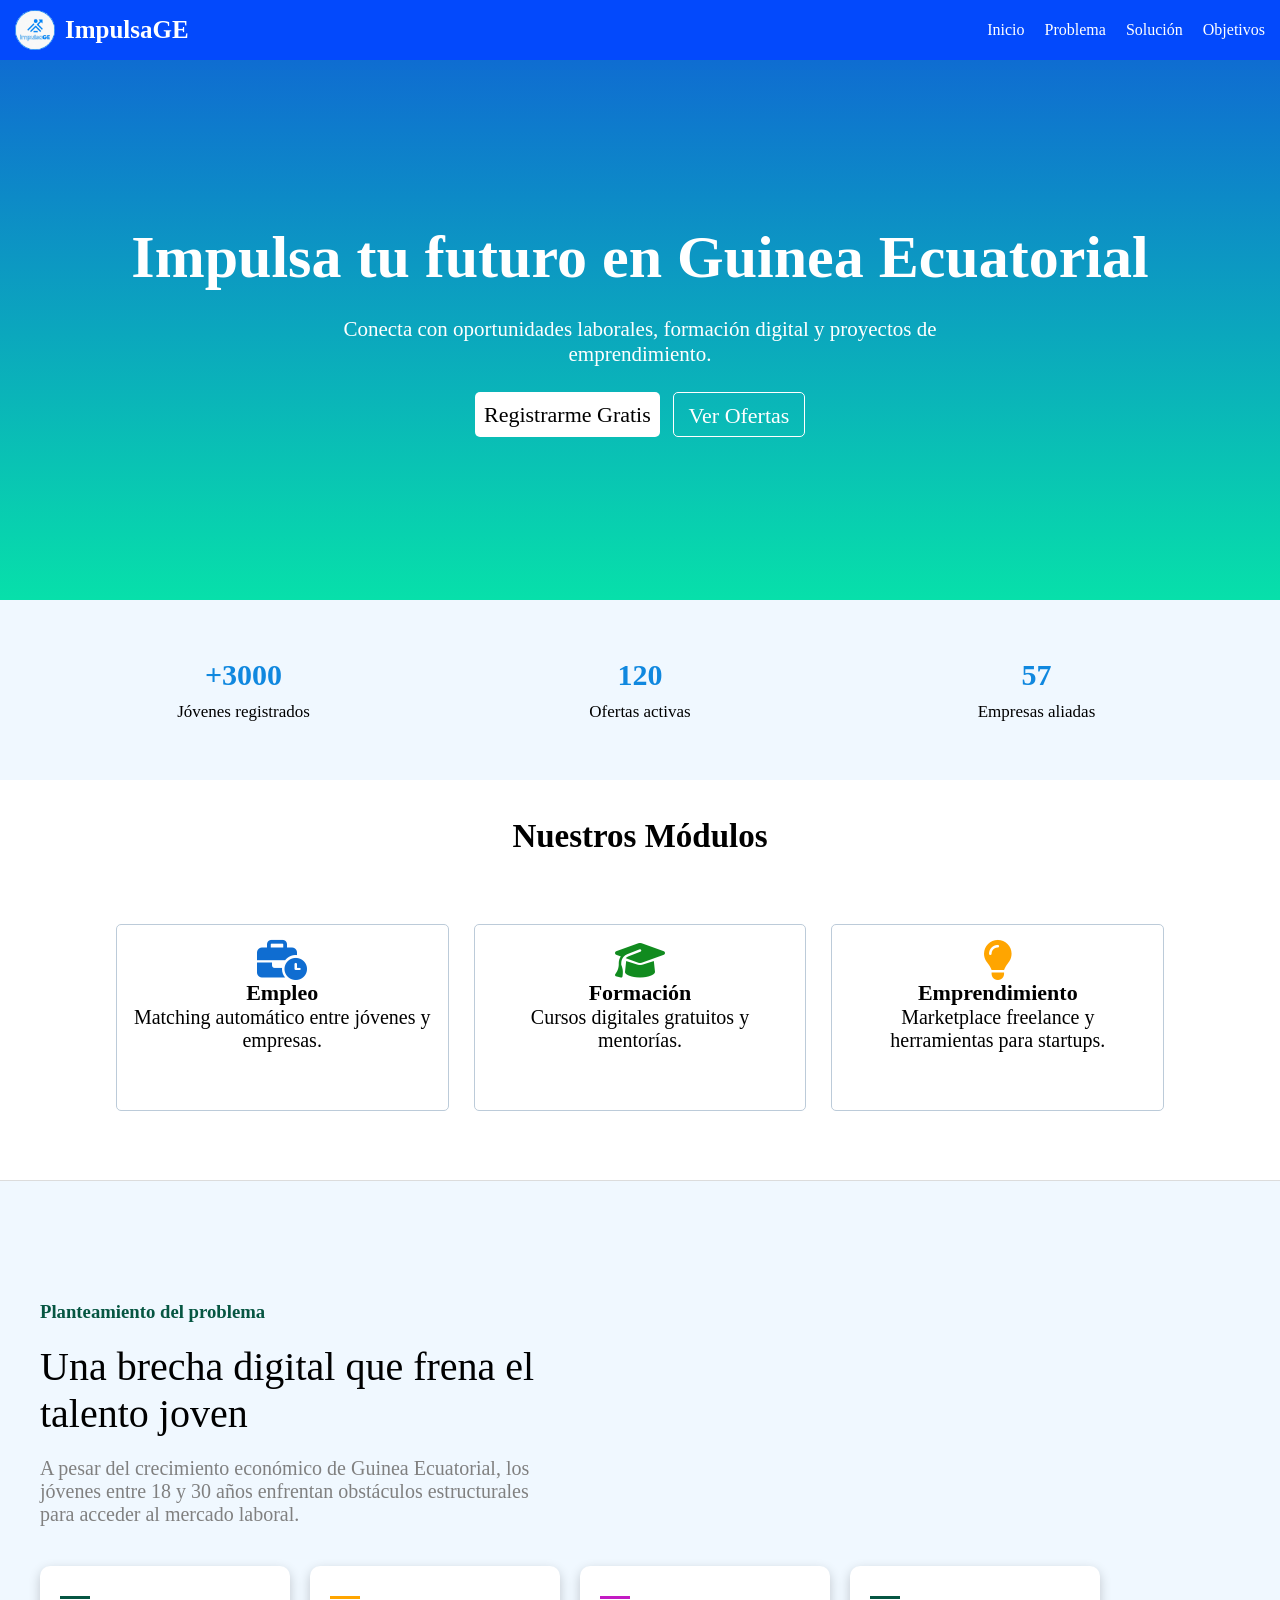
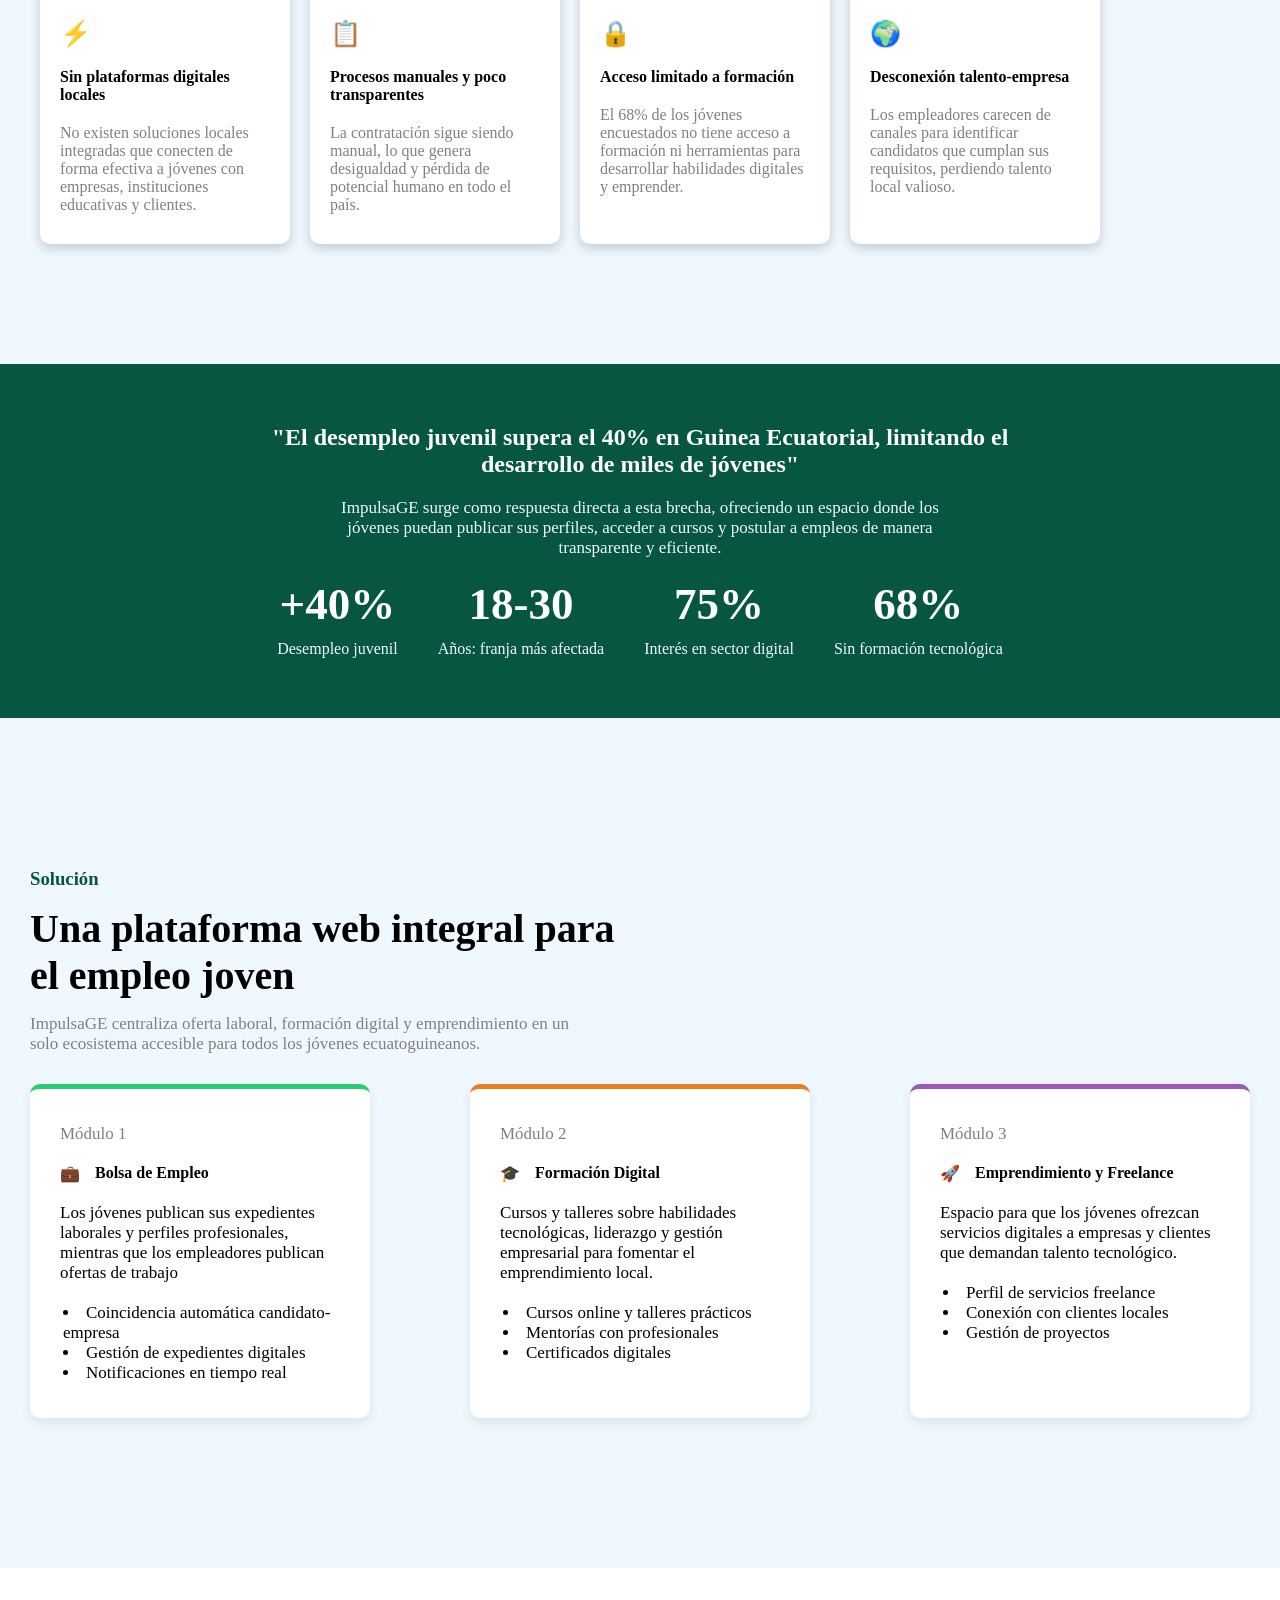
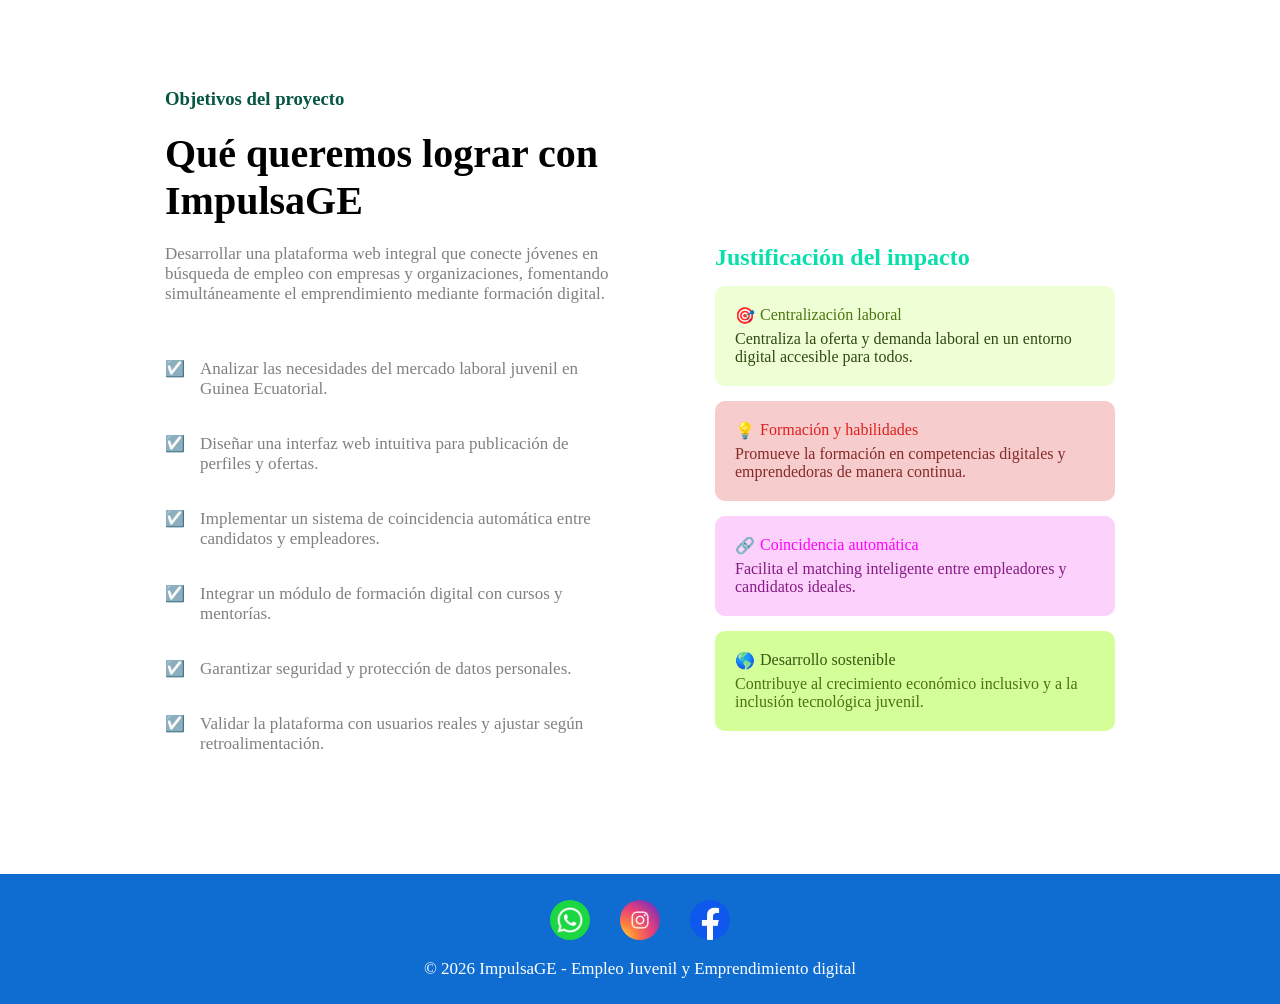
==== commit ad85cfc5: "mejorando el responsives del dashboard" ====
--- a/index.html
+++ b/index.html
@@ -227,32 +227,32 @@
                         </p>
 
                         <div class="objetivo">
-                            <i>✓</i>
+                            <i>☑️</i>
                             <p>Analizar las necesidades del mercado laboral juvenil en Guinea Ecuatorial.</p>
                         </div>
 
                         <div class="objetivo">
-                            <i>✓</i>
+                            <i>☑️</i>
                             <p>Diseñar una interfaz web intuitiva para publicación de perfiles y ofertas.</p>
                         </div>
 
                         <div class="objetivo">
-                            <i>✓</i>
+                            <i>☑️</i>
                             <p>Implementar un sistema de coincidencia automática entre candidatos y empleadores.</p>
                         </div>
 
                         <div class="objetivo">
-                            <i>✓</i>
+                            <i>☑️</i>
                             <p>Integrar un módulo de formación digital con cursos y mentorías.</p>
                         </div>
 
                         <div class="objetivo">
-                            <i>✓</i>
+                            <i>☑️</i>
                             <p>Garantizar seguridad y protección de datos personales.</p>
                         </div>
 
                         <div class="objetivo">
-                            <i>✓</i>
+                            <i>☑️</i>
                             <p>Validar la plataforma con usuarios reales y ajustar según retroalimentación.</p>
                         </div>
                     </div>
--- a/css/index.css
+++ b/css/index.css
@@ -13,6 +13,7 @@
     box-sizing: border-box;
     scroll-behavior:smooth;
 }
+
 
 /*Aqui iran los estilos del header*/
 
@@ -208,7 +209,7 @@
 section.problema{
     background-color: var(--color-secundario);
     width: 100%;
-    padding:80px 40px;
+    padding:120px 40px;
     border-top: 1px solid gainsboro;
     display: flex;
     flex-direction: column;
@@ -413,7 +414,7 @@
     font-size: 17px
 }
 .contenido-solucion ul{
-    list-style-position: inside;
+    list-style-position:inside;
     padding-left: 3px;
     margin-left: 0;
 }
@@ -423,7 +424,7 @@
 section.objetivos{
     background-color:var(--color-primario);
     width: 100%;
-    padding: 60px 20px;
+    padding: 120px 20px;
     display: flex;
     justify-content: var(--centro);
     align-items: var(--centro);
@@ -444,7 +445,6 @@
     display: flex;
     justify-content: center;
     gap: 50px;
-
 }
 .objetivos article .lista_objetivos{
     display: flex;
@@ -460,20 +460,11 @@
 .lista_objetivos .objetivo{
     max-width: 450px;
     display: flex;
-    align-items: center;
     gap: 15px;
 }
 .objetivo i{
-    background-color: rgb(205, 254, 130);
-    color: var(--verde);
+    font-style: initial;
     font-weight: bold;
-    width: 25px;
-    height: 25px;
-    padding-right:3px;
-    border-radius: 50%;
-    display: flex;
-    justify-content:center;
-    align-items: center;
 }
 .objetivo p{
     font-size: 17px;
@@ -496,14 +487,14 @@
     gap: 5px;
 }
 .justificacion .cuadro1{ 
-   background-color:rgb(200, 241, 139) ;
+   background-color:rgb(238, 255, 213) ;
 }
 .justificacion .cuadro2{ 
-   background-color:rgb(248, 170, 170) ;
+   background-color:rgb(246, 204, 204) ;
 }.justificacion .cuadro3{ 
-   background-color:rgb(240, 191, 240) ;
+   background-color:rgb(252, 210, 252) ;
 }.justificacion .cuadro4{ 
-   background-color:rgb(216, 241, 180) ;
+   background-color:rgb(212, 255, 152) ;
 }
 .justificacion>div div{ 
     display: flex;
@@ -513,28 +504,28 @@
     font-style: initial;
 }
 .justificacion .cuadro1 div span{ 
-   color:rgb(84, 120, 29)  ;
+   color:rgb(77, 116, 18)  ;
 }
 .justificacion .cuadro1 p{ 
-    color: rgb(80, 115, 27) ;
+    color: rgb(51, 72, 19) ;
 }
 .justificacion .cuadro2 div span{ 
-   color: rgb(164, 20, 20);
+   color: rgb(225, 30, 30);
 }
 .justificacion .cuadro2 p{ 
-    color:rgb(155, 45, 45) ;
+    color:rgb(133, 41, 41) ;
 }
 .justificacion .cuadro3 div span{ 
-   color: rgb(158, 22, 158) ;
+   color: rgb(255, 1, 255) ;
 }
 .justificacion .cuadro3 p{ 
-    color: rgb(202, 61, 202) ;
+    color: rgb(131, 27, 131) ;
 }
 .justificacion .cuadro4 div span{ 
-   color: rgb(100, 145, 36) ;
+   color: rgb(57, 87, 16) ;
 }
 .justificacion .cuadro4 p{ 
-    color:rgb(114, 147, 66) ;
+    color:rgb(76, 113, 20) ;
 }
 
 
@@ -649,6 +640,10 @@
     flex-grow: 1;
     }
 
+    /*Estadisticas*/
+
+
+
     /*Aqui estaran los estilos de la sección de objetivos */
 
     .objetivos>div h1{
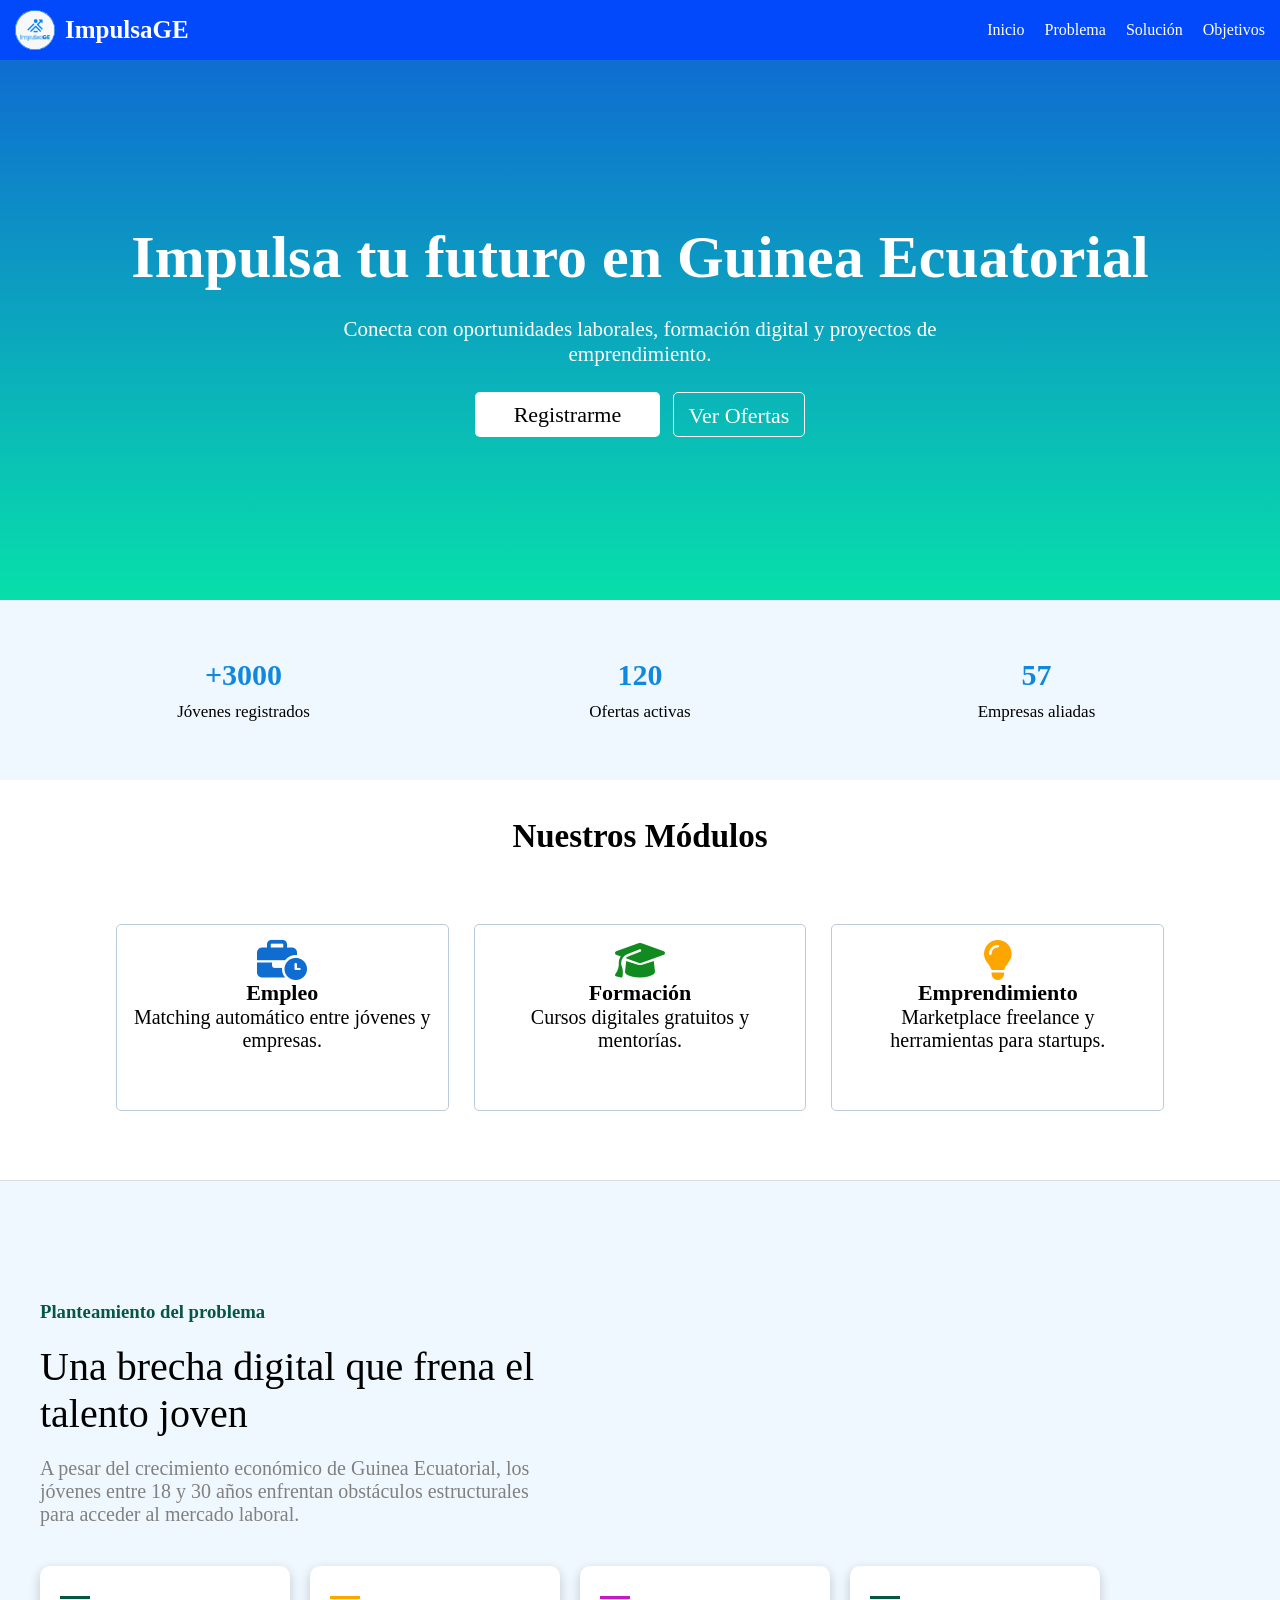
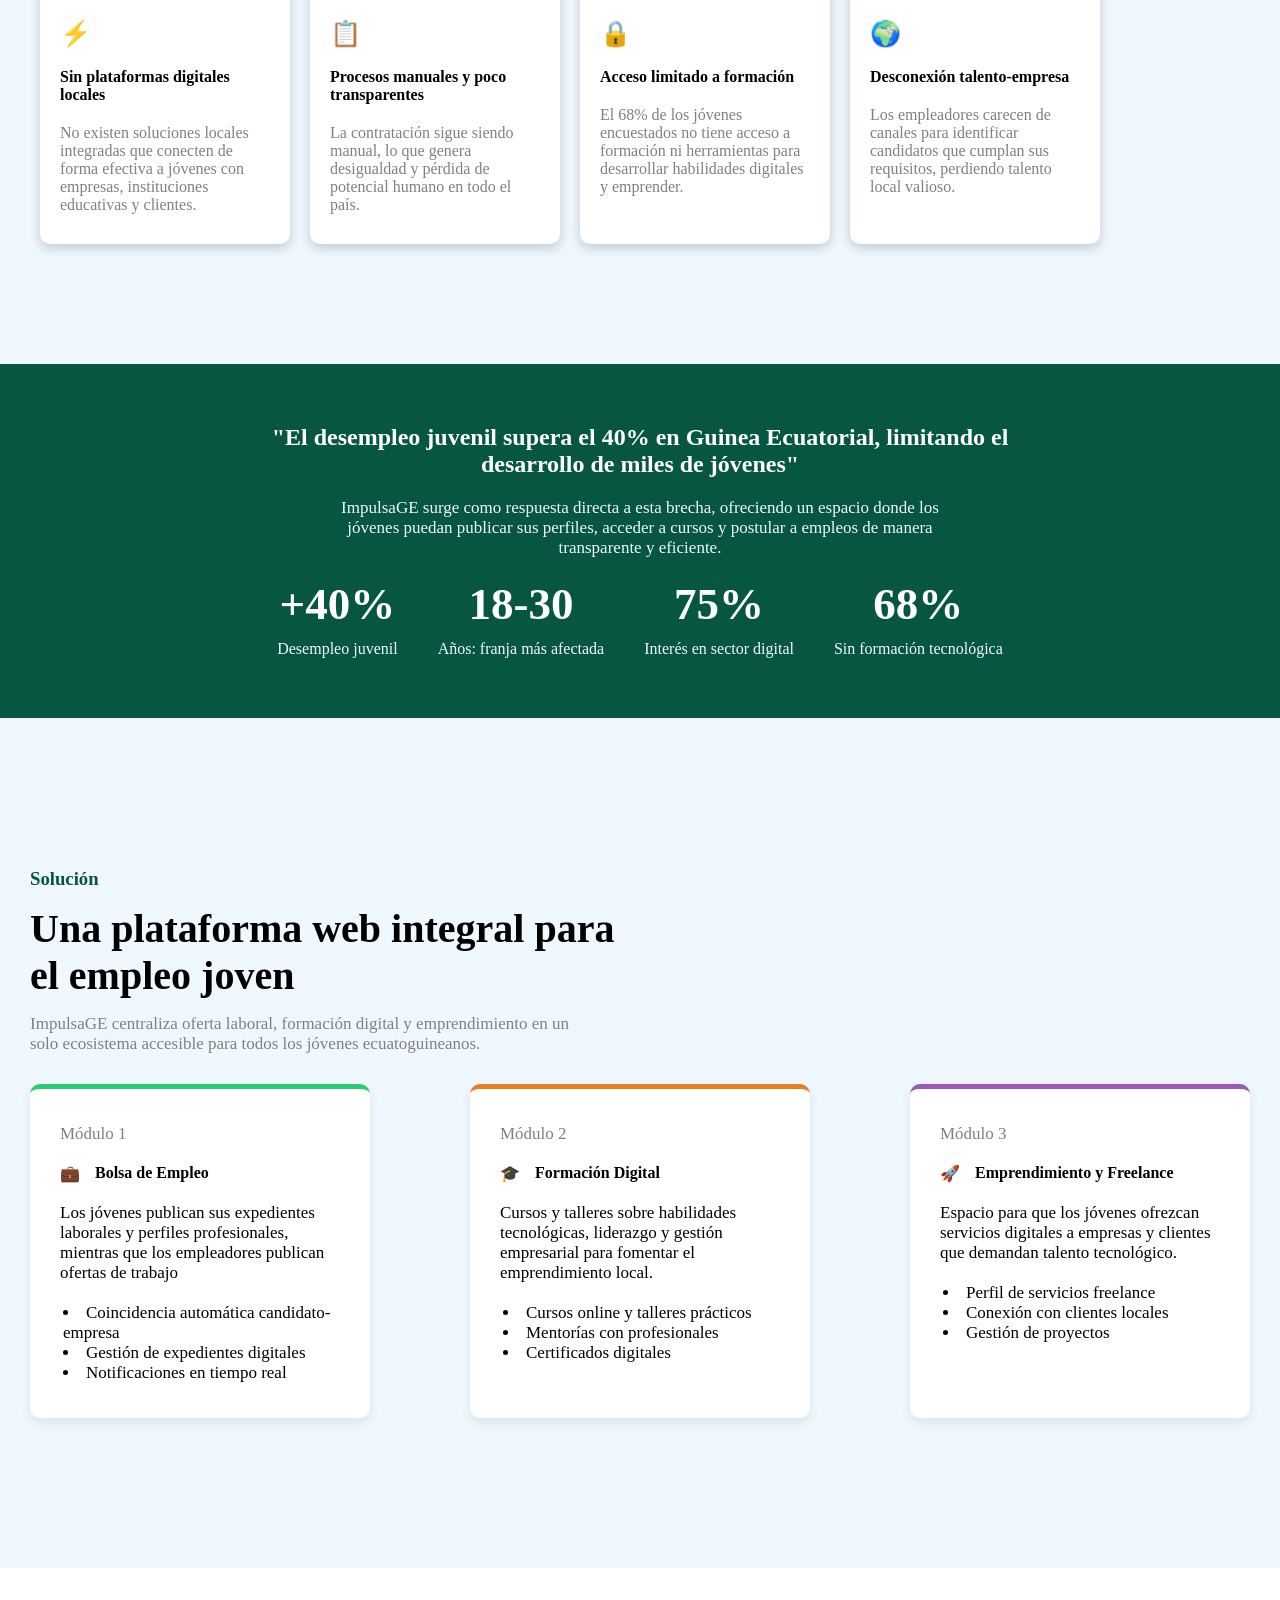
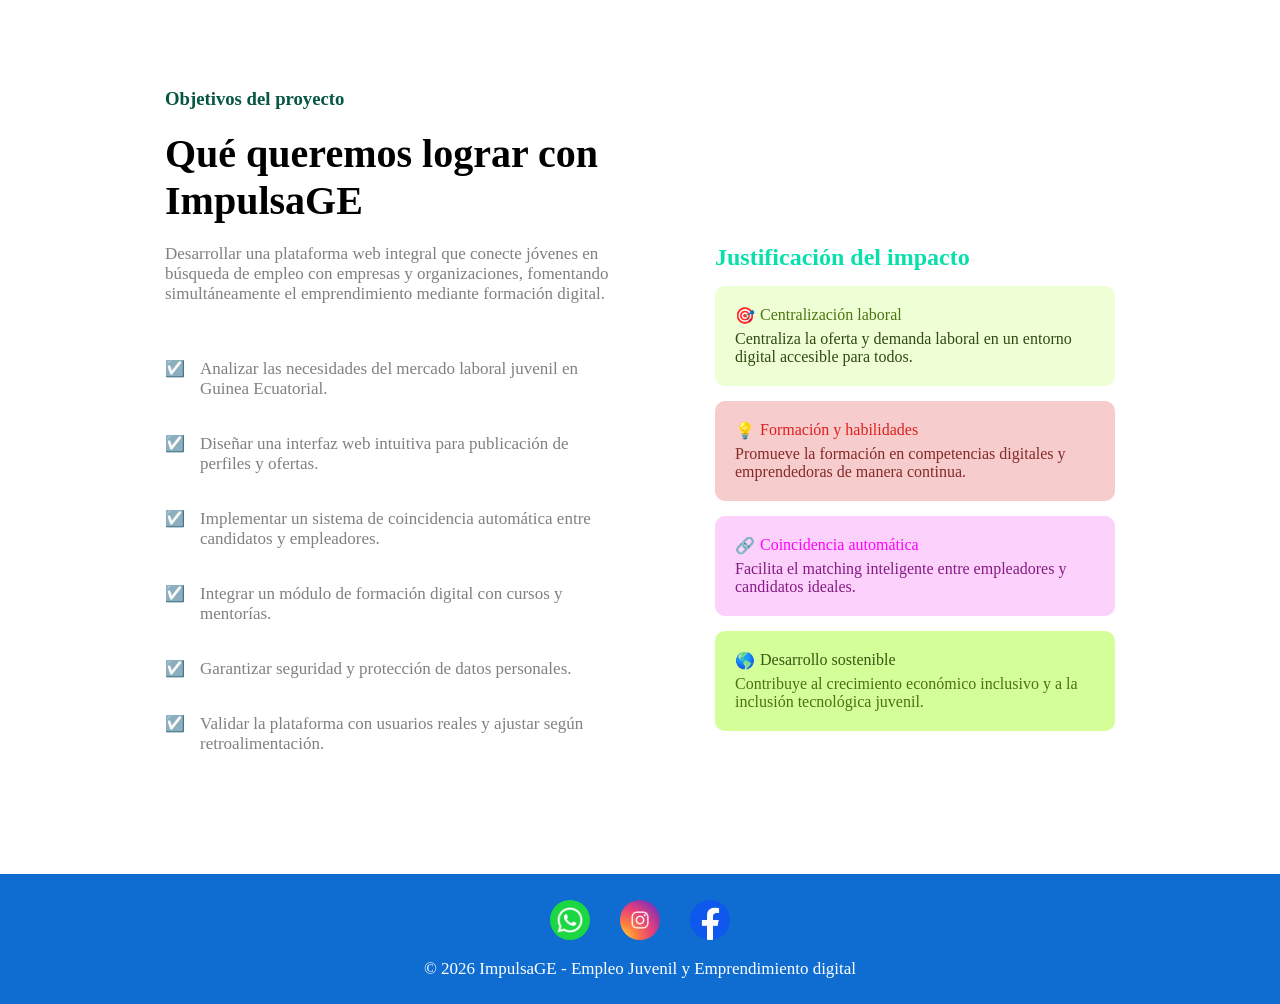
==== commit a0b602bd: "añadiendo ajustes a las paginas" ====
--- a/index.html
+++ b/index.html
@@ -37,7 +37,7 @@
                 <h1>Impulsa tu futuro en Guinea Ecuatorial</h1>
                 <p>Conecta con oportunidades laborales, formación digital y proyectos de <br>emprendimiento.</p>
                 <div class="seccion1_contenedor">
-                    <a href="./pages/sesion/login.html" class="boton1">Registrarme Gratis</a>
+                    <a href="./pages/sesion/login.html" class="boton1">Registrarme</a>
                     <a href="#ofertas" class="boton2">Ver Ofertas</a>
                 </div>
         </section>
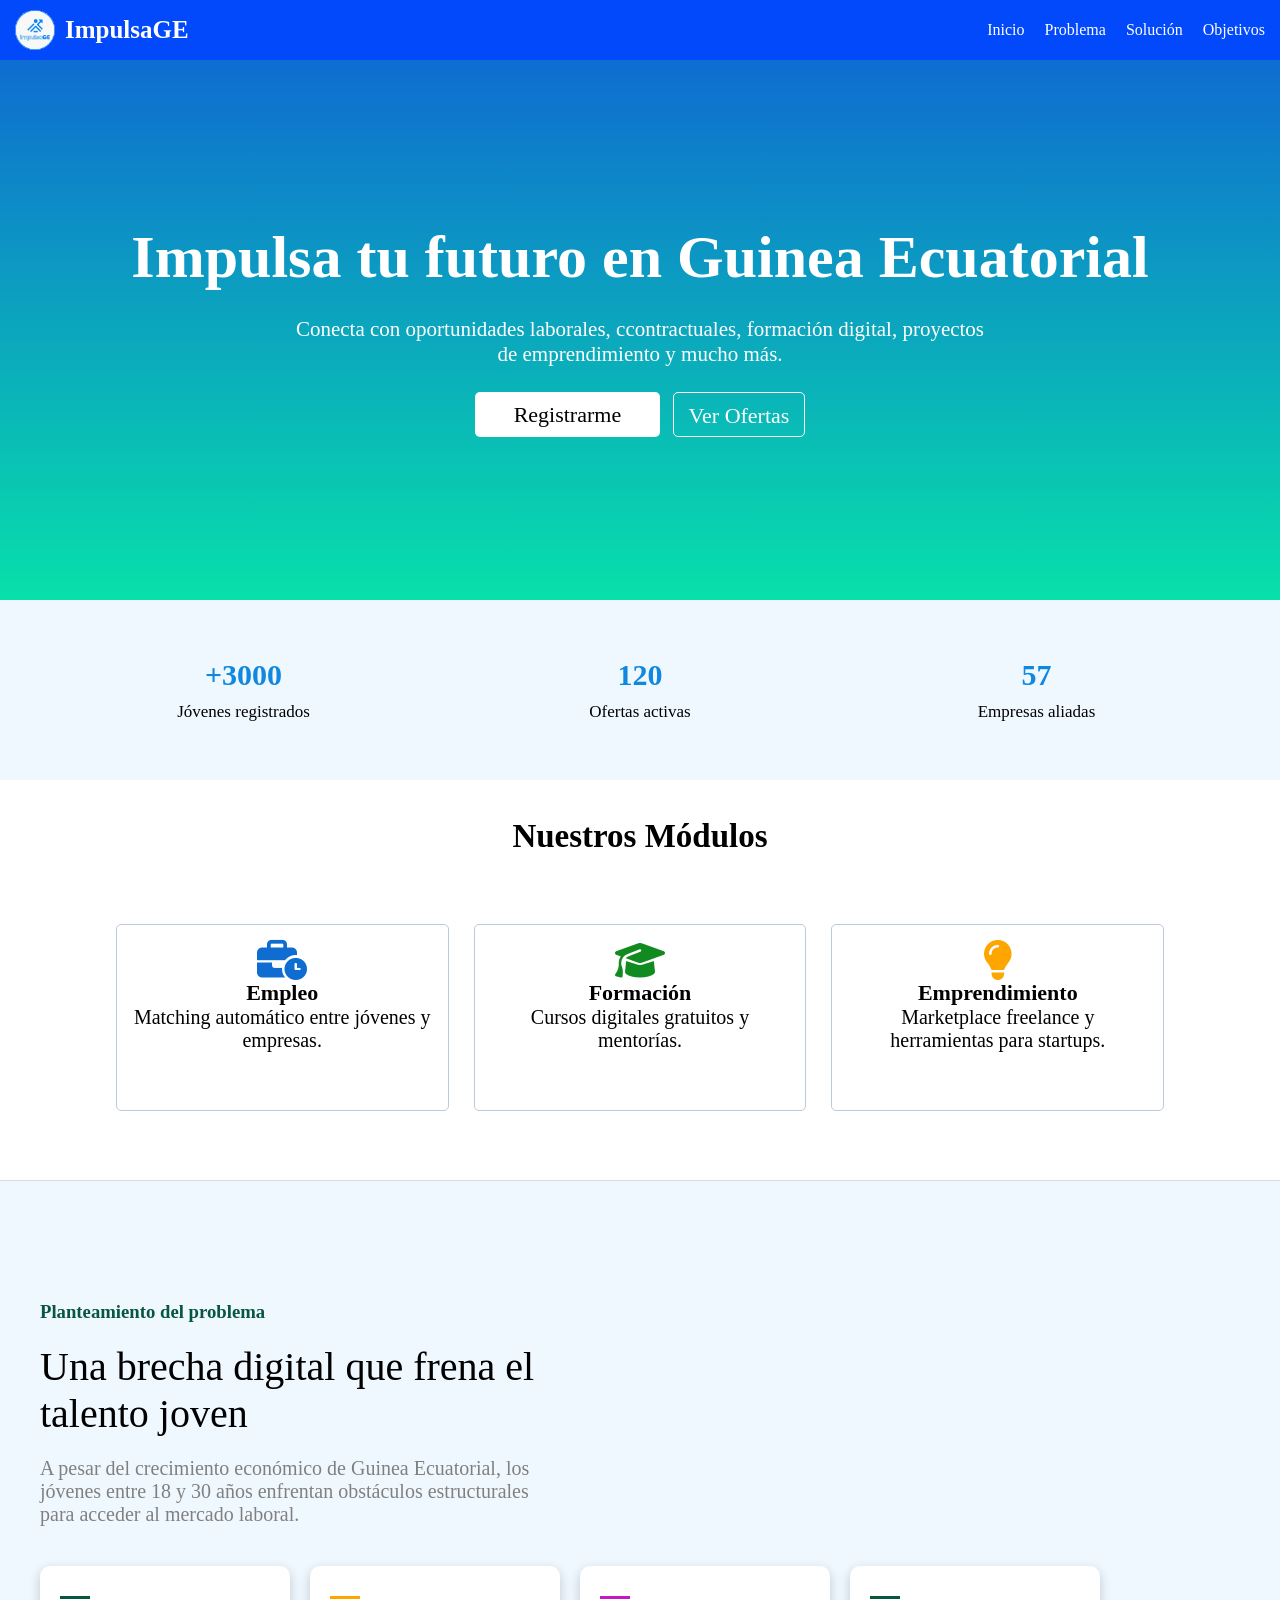
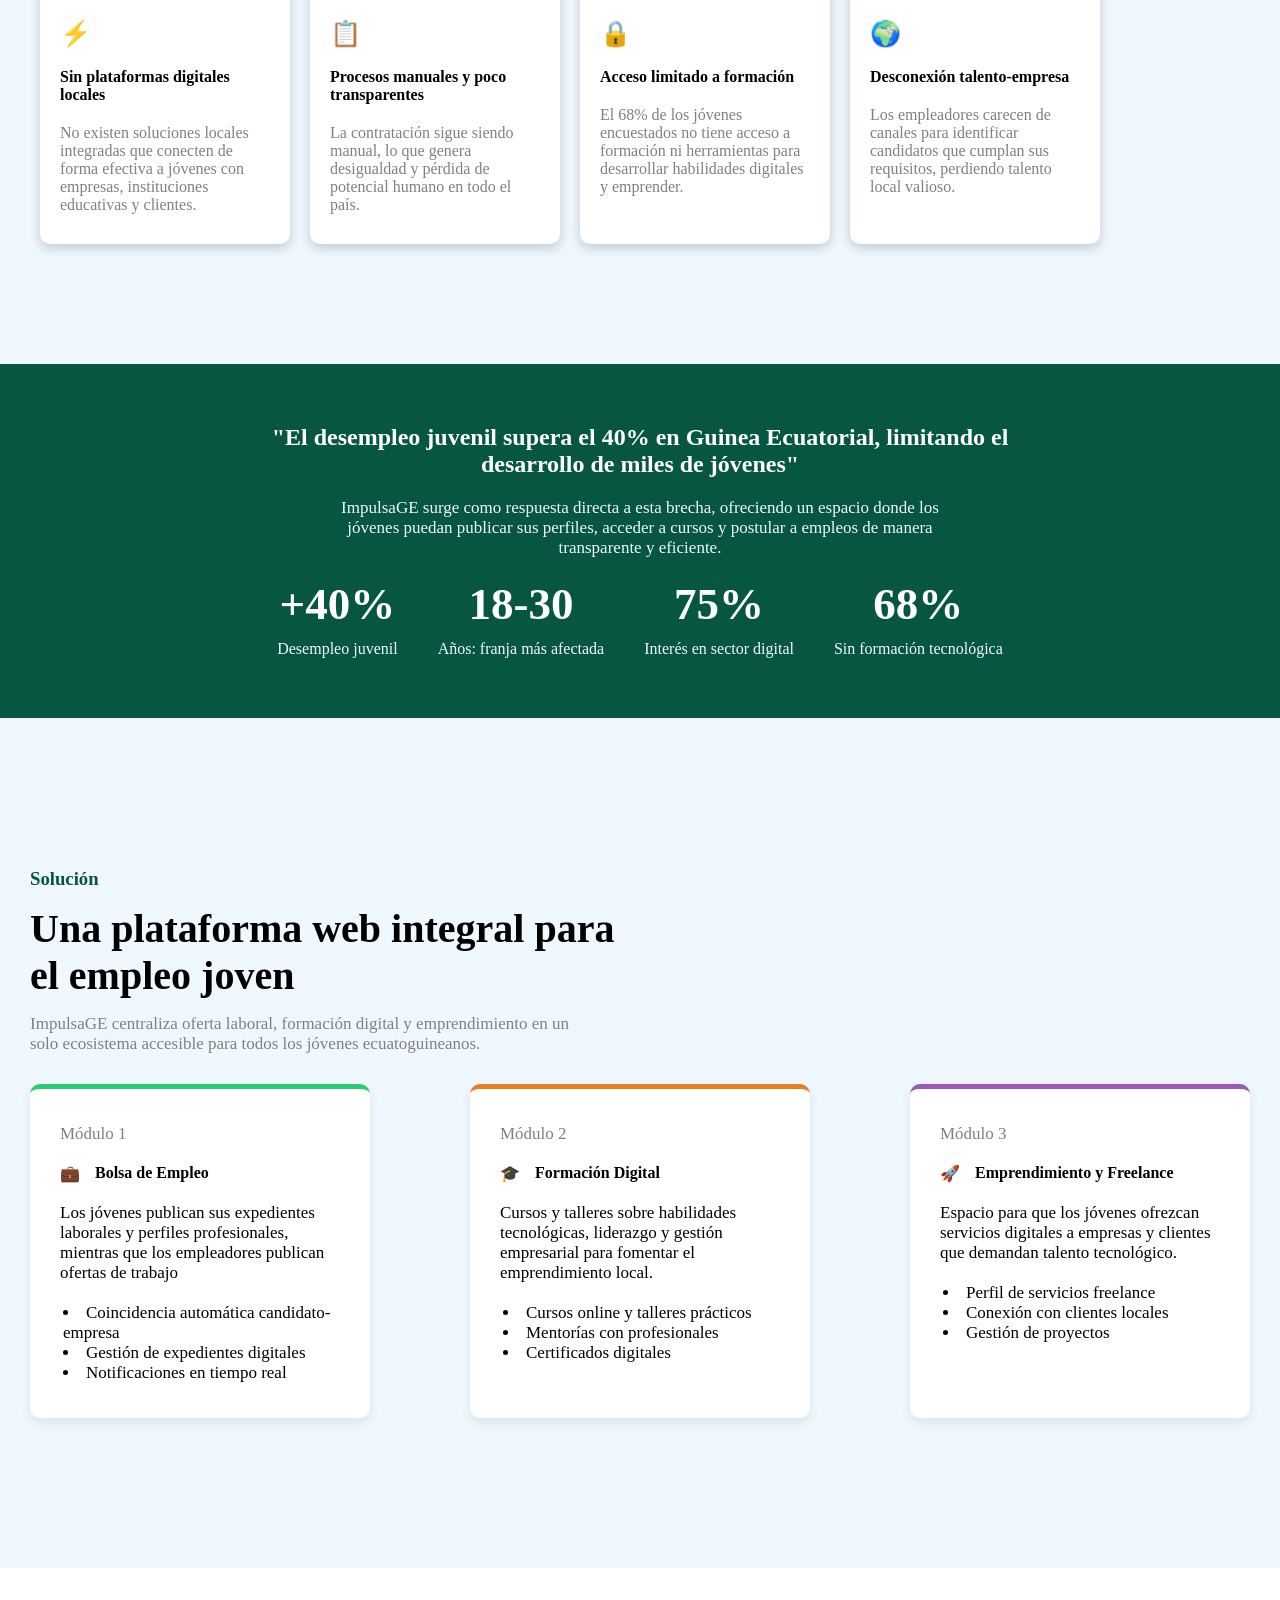
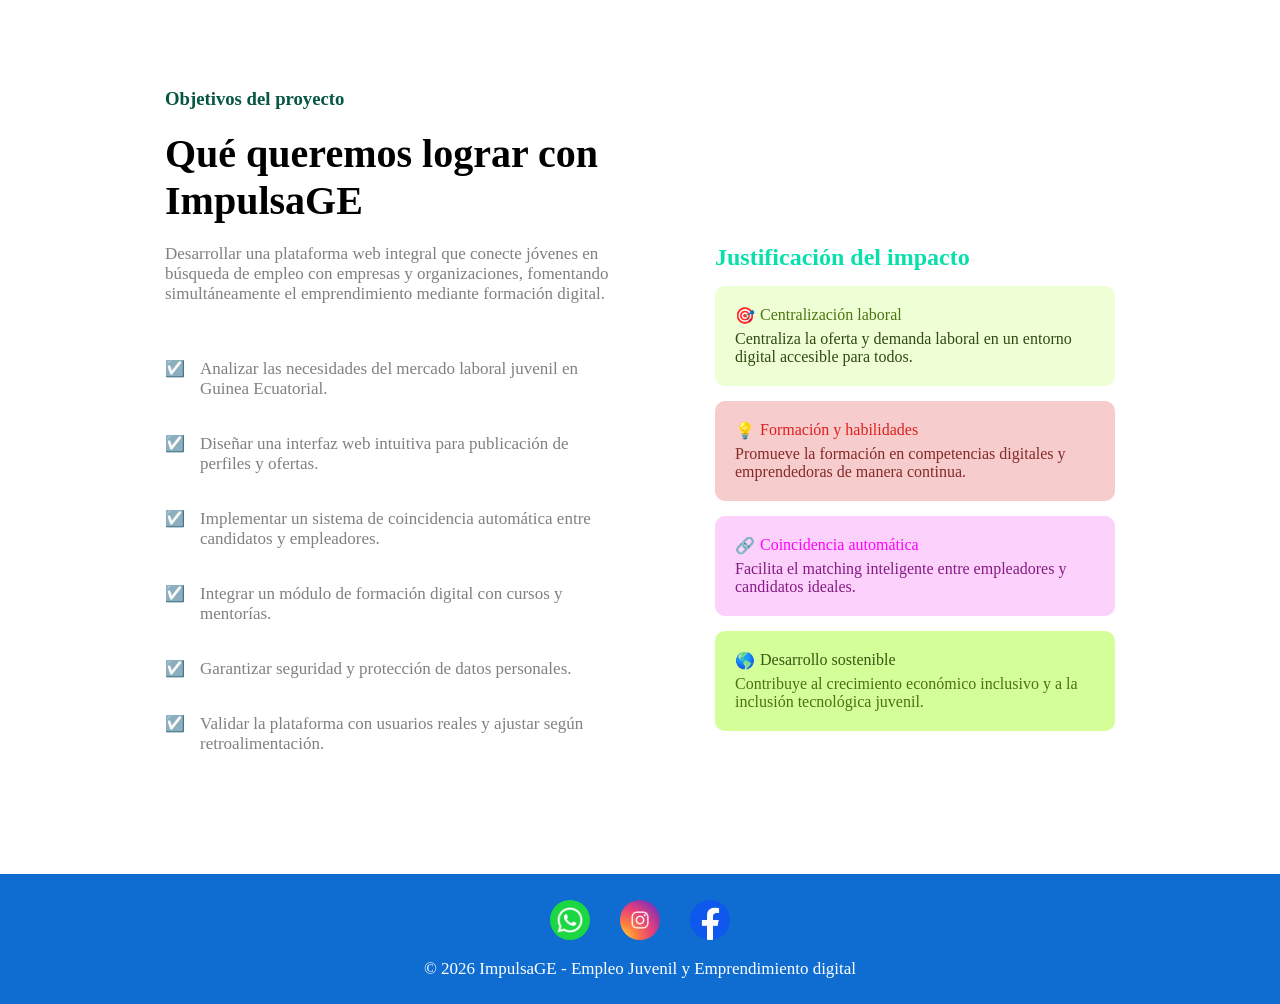
==== commit 934744e4: "añadiendo el menu desplegable del landing pages y mejorando el login" ====
--- a/index.html
+++ b/index.html
@@ -16,11 +16,11 @@
                 <strong>ImpulsaGE</strong> 
             </div>
             
-            <button class="barra-menus">
-                <span>&#9776;</span>
+            <button class="barra-menus" id="barra-menus">
+                &#9776;
             </button>
         
-            <nav>
+            <nav id="nav">
 
                 <ul class="menus">
                     <li><a href="#inicio">Inicio</a></li>
@@ -35,12 +35,13 @@
     <main>
         <section id="inicio" class="seccion1" >
                 <h1>Impulsa tu futuro en Guinea Ecuatorial</h1>
-                <p>Conecta con oportunidades laborales, formación digital y proyectos de <br>emprendimiento.</p>
+                <p>Conecta con oportunidades laborales, ccontractuales, formación digital, proyectos <br> de emprendimiento y mucho más.</p>
                 <div class="seccion1_contenedor">
-                    <a href="./pages/sesion/login.html" class="boton1">Registrarme</a>
+                    <a href="./pages/login/login.html" class="boton1">Registrarme</a>
                     <a href="#ofertas" class="boton2">Ver Ofertas</a>
                 </div>
         </section>
+
         <section class="seccion2">
             <div>
                 <h3>+3000</h3>
@@ -55,6 +56,7 @@
                 <p>Empresas aliadas</p>
             </div>
         </section>
+
         <section class="seccion3">
             <h1>Nuestros Módulos</h1>
             <div class="seccion3_contenedor">
@@ -313,4 +315,5 @@
     </footer>
     
 </body>
+<script src="./js/index.js"></script>
 </html>
--- a/css/index.css
+++ b/css/index.css
@@ -28,10 +28,11 @@
     align-items: center;
     position: sticky;
     top: 0px;
+    z-index: 20;
 }
 header .logo{
     color:var(--color-primario);
-    width:auto;
+    width: auto;
     display: flex;
     justify-content: space-between;
     align-items: center;
@@ -46,7 +47,7 @@
     font-size: 25px;
 }
 header .barra-menus{
-    display: none;
+   display: none;
 }
 header nav{
     display: flex;
@@ -65,6 +66,9 @@
     color:rgb(118, 215, 200);
 
 }
+
+
+
 
 /**Aqui iran los estilos del main*/
 
@@ -562,30 +566,54 @@
 
 
 
+/* nav with class desplegar */
+
+header nav.desplegar{
+    transform: translateX(0px);
+}
+
+
+
+
+
 @media screen and (max-width:900px){
-    .barra-menus{
+    header nav{
+        background-color: var(--color-principal);
+        transform: translateX(-100%);
+        transition: 0.3s ease-in-out;
+        position: fixed;
+        top: 0px;
+        left: 0px;
+        width: 40%;
+        height: 100vh;
+    }
+    header nav .menus{
+        width: 40%;
+        font-size: 20px;
+        padding: 60px 20px;
+        flex-direction: column;
+        align-items: flex-start;
+        gap: 20px;
+    }
+    header .barra-menus{
         background-color: rgb(35, 211, 73);
         color: aliceblue;
         font-size:30px;
         width: 60px;
         height: 40px;
-        border: 3px solid aliceblue;
+        border: 1px solid aliceblue;
         border-radius: 10px;
         display: flex;
-        justify-content:var(--centro);
+        justify-content: var(--centro);
         align-items: var(--centro);
     }
     .barra-menus:hover{
-        background-color: rgb(23, 146, 50); 
+        background-color: rgb(23, 146, 50);
     }
     .barra-menus:active{
        background-color: rgb(35, 211, 73);
     }
-    header nav {
-        display: none;
-    }
-
-
+    
     /*Aqui estaran los estilos de la sección problema */
 
     section.problema>div .contenedor{ /* Estilos del contenedor */
@@ -647,10 +675,10 @@
     /*Aqui estaran los estilos de la sección de objetivos */
 
     .objetivos>div h1{
-    font-size: 30px;
+        font-size: 30px;
     }
     .objetivos article{
-    flex-wrap: wrap;
+        flex-wrap: wrap;
     }
     .lista_objetivos>p{
         max-width: 660px;
